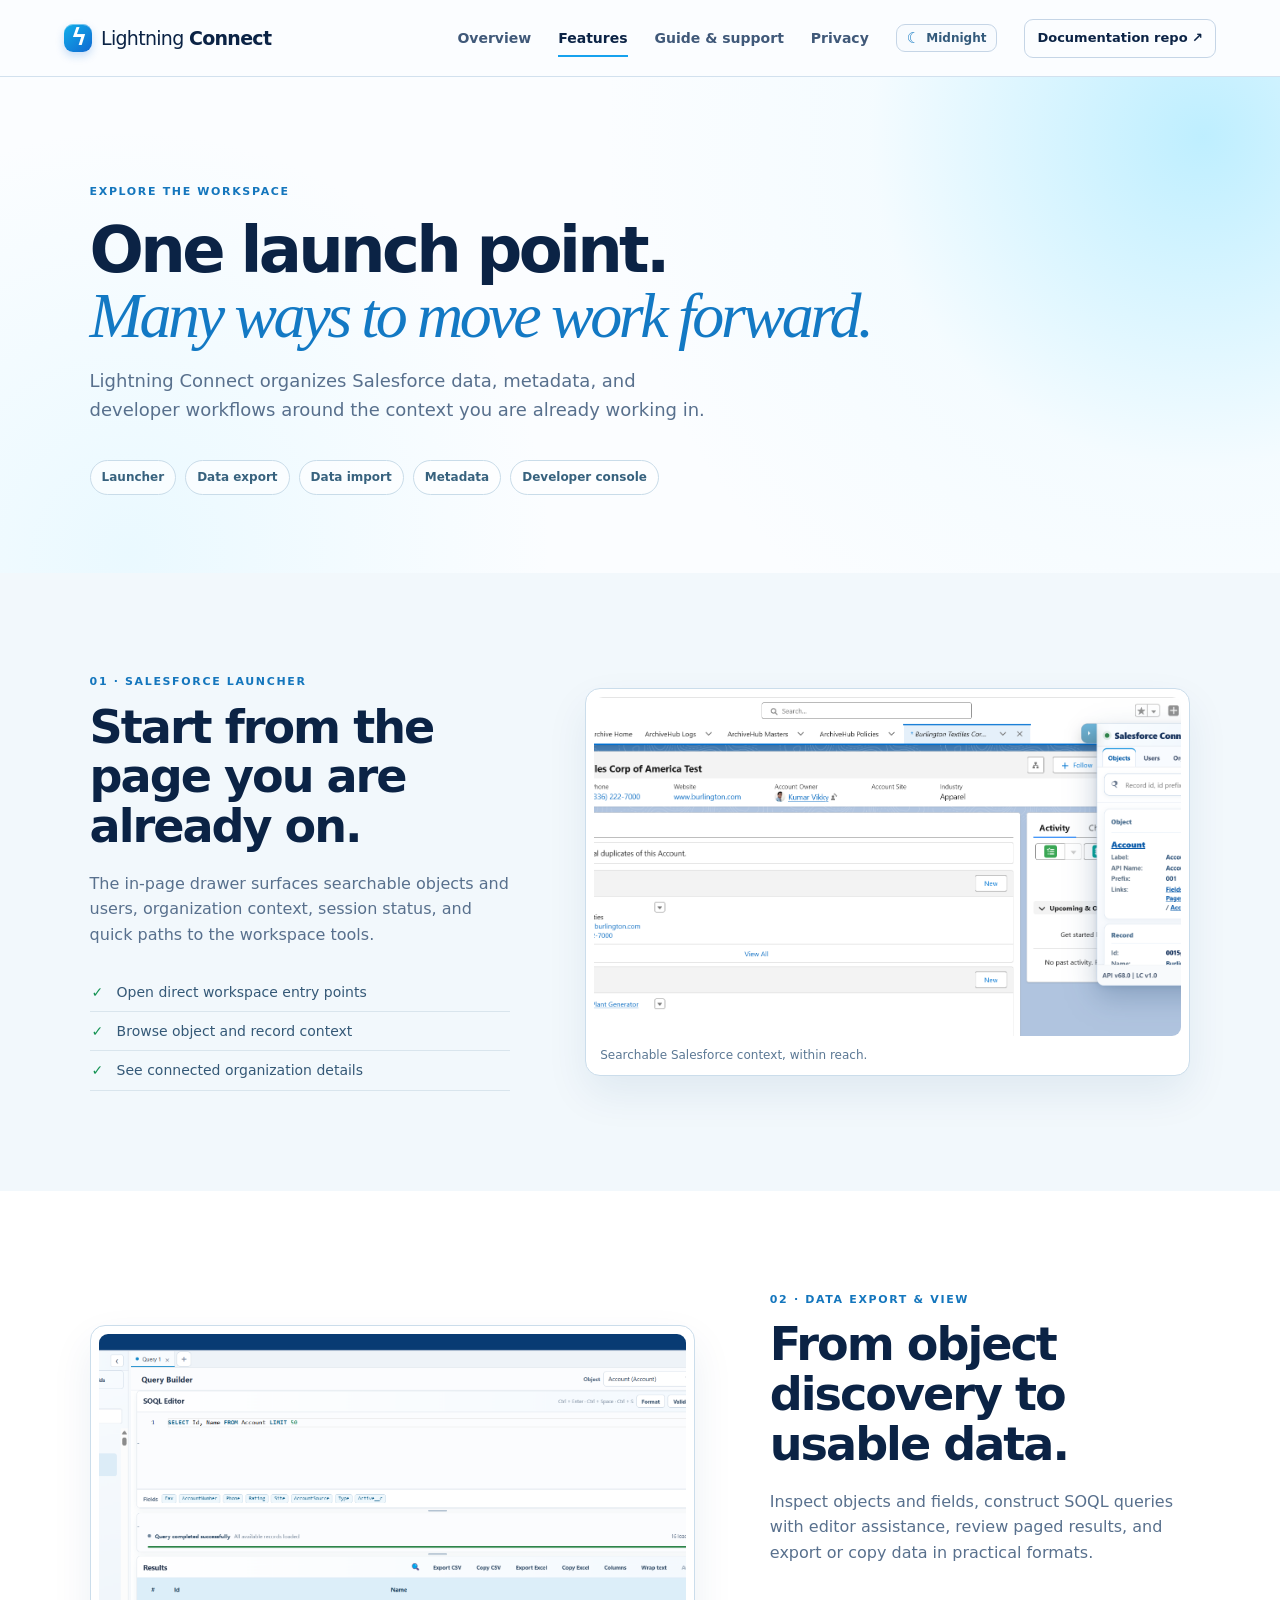
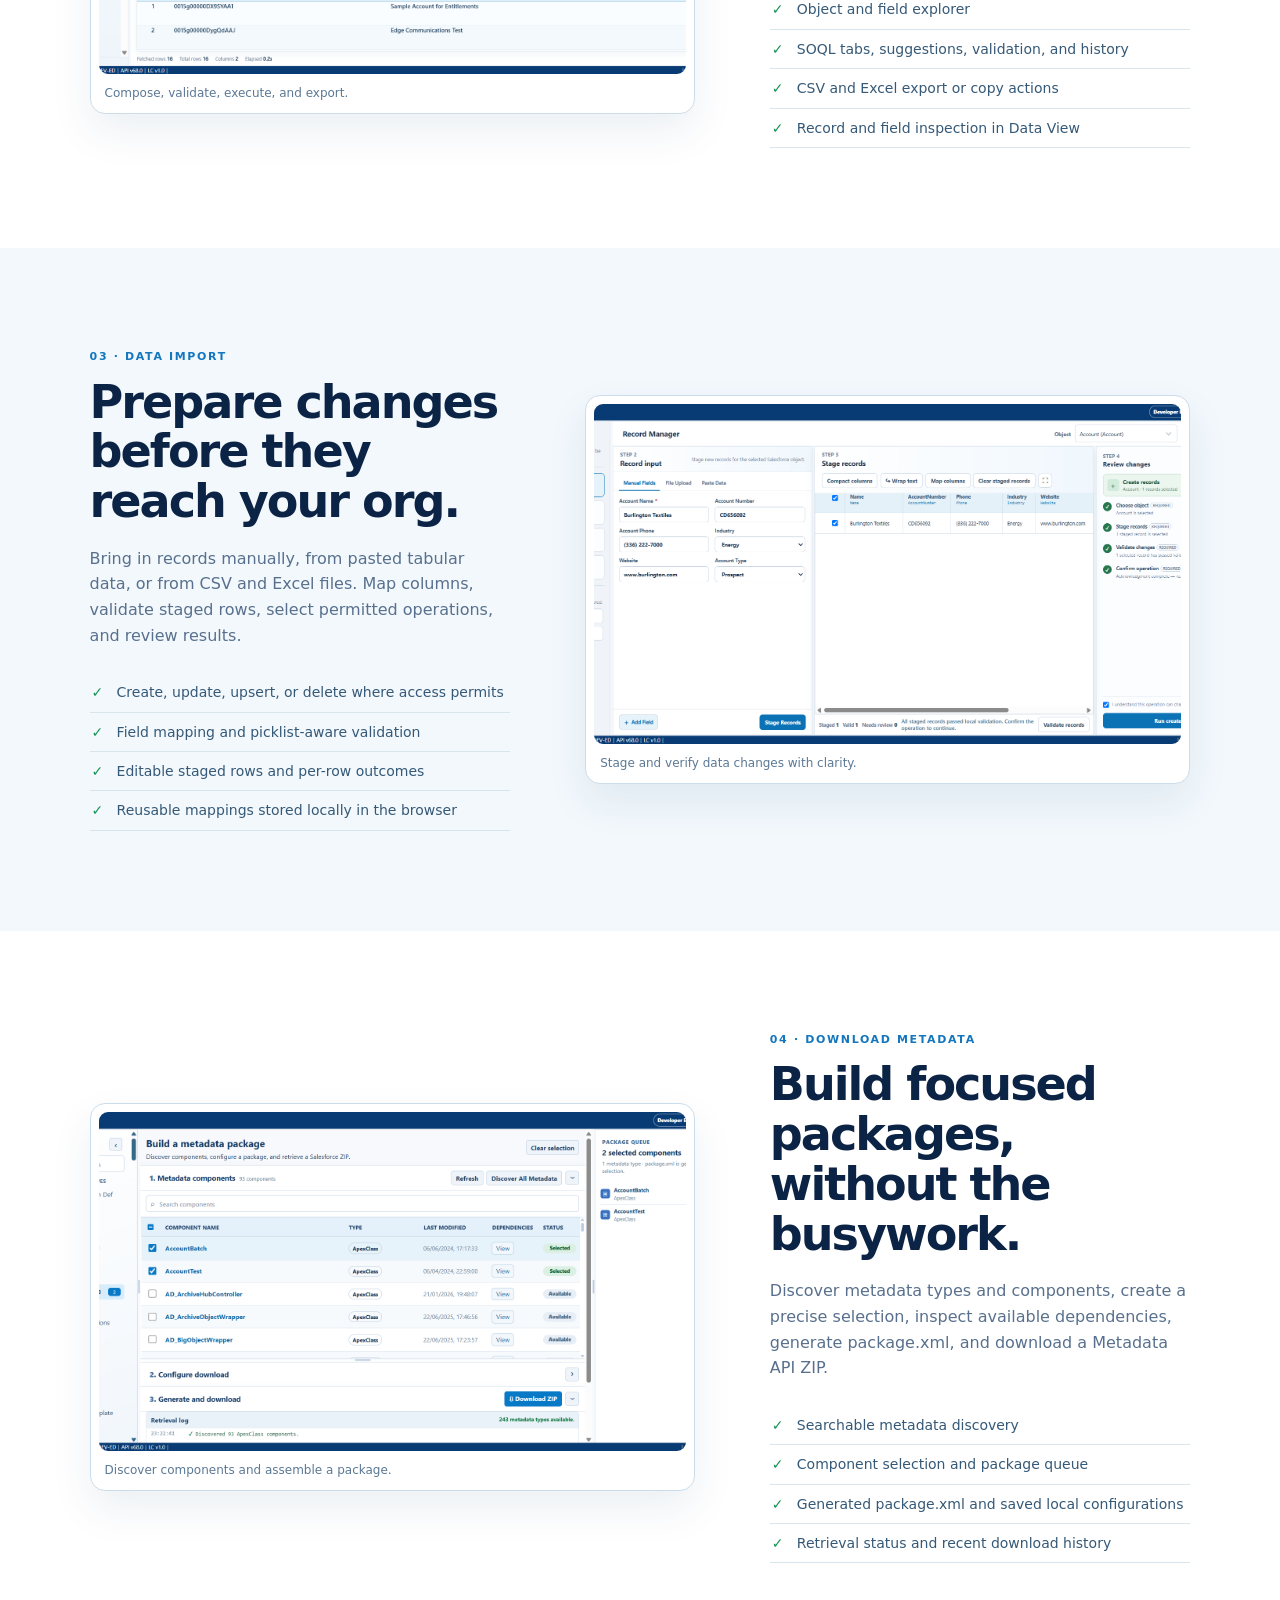
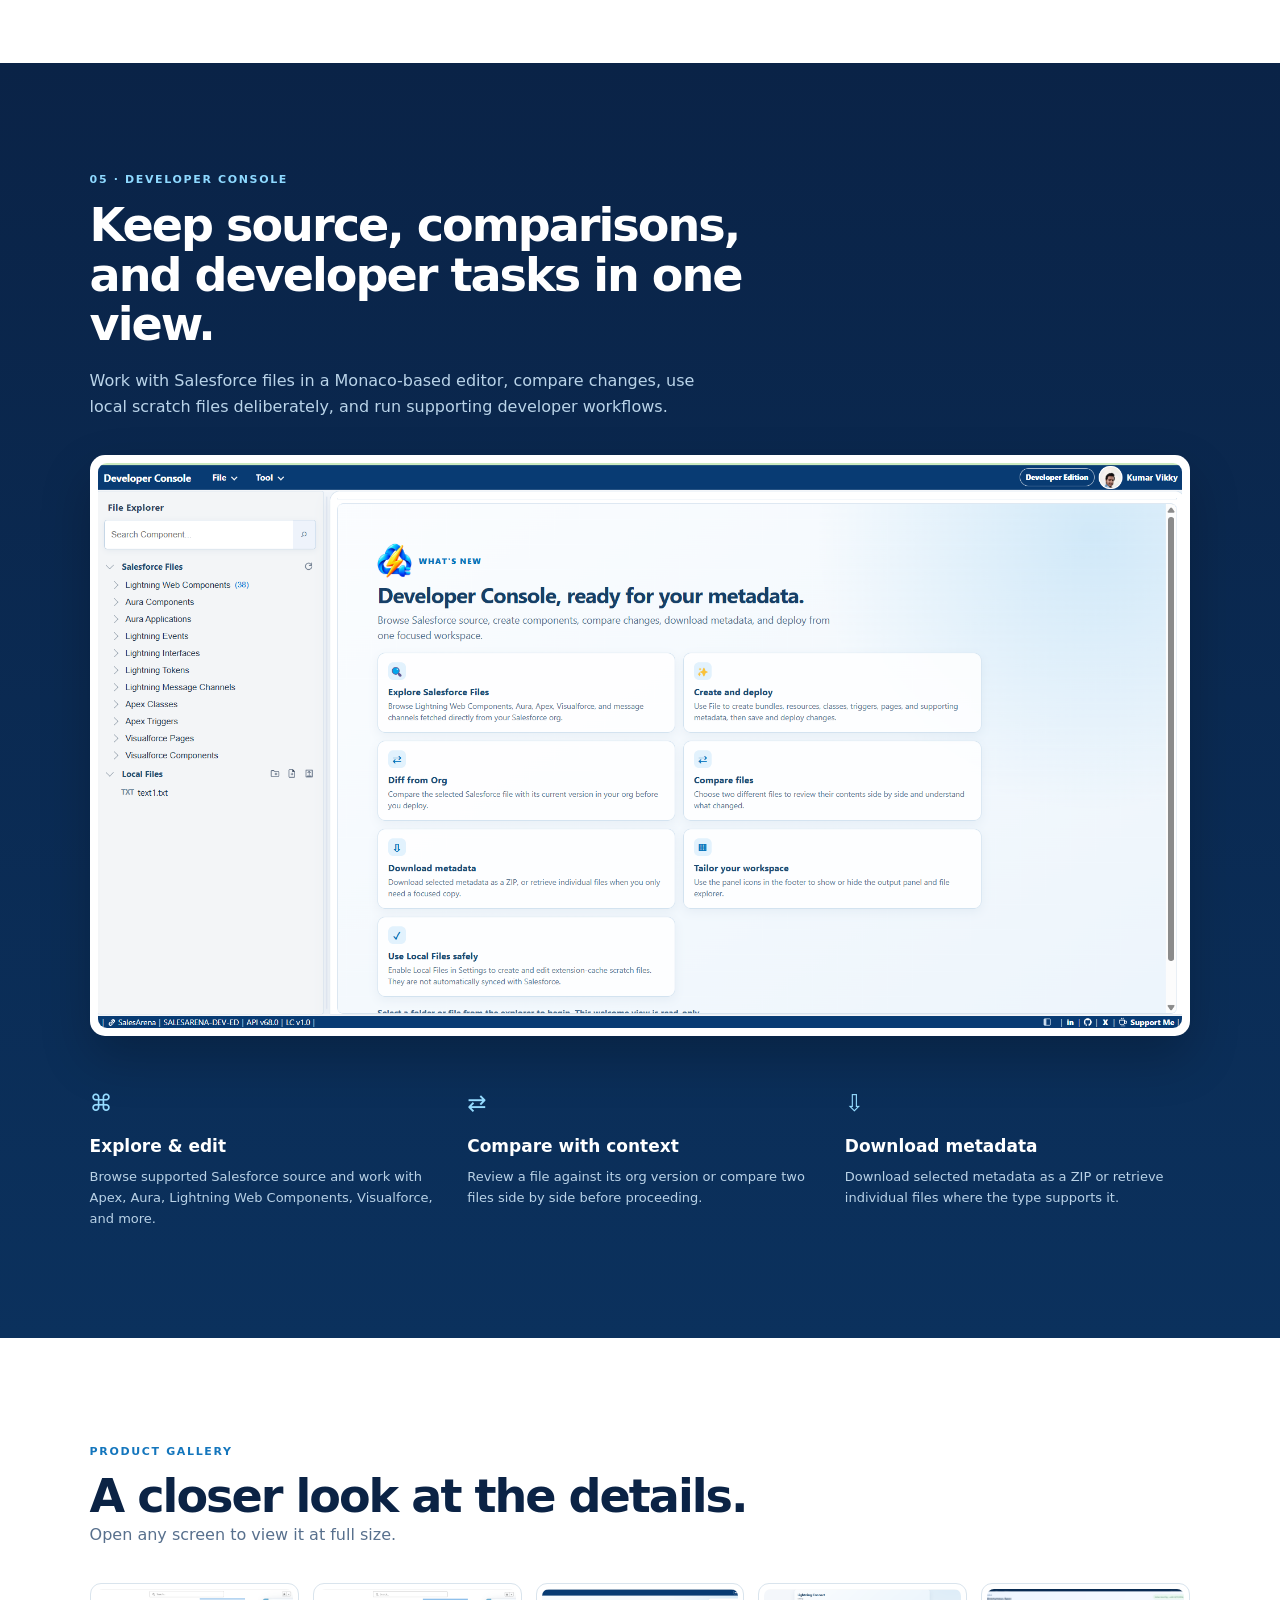
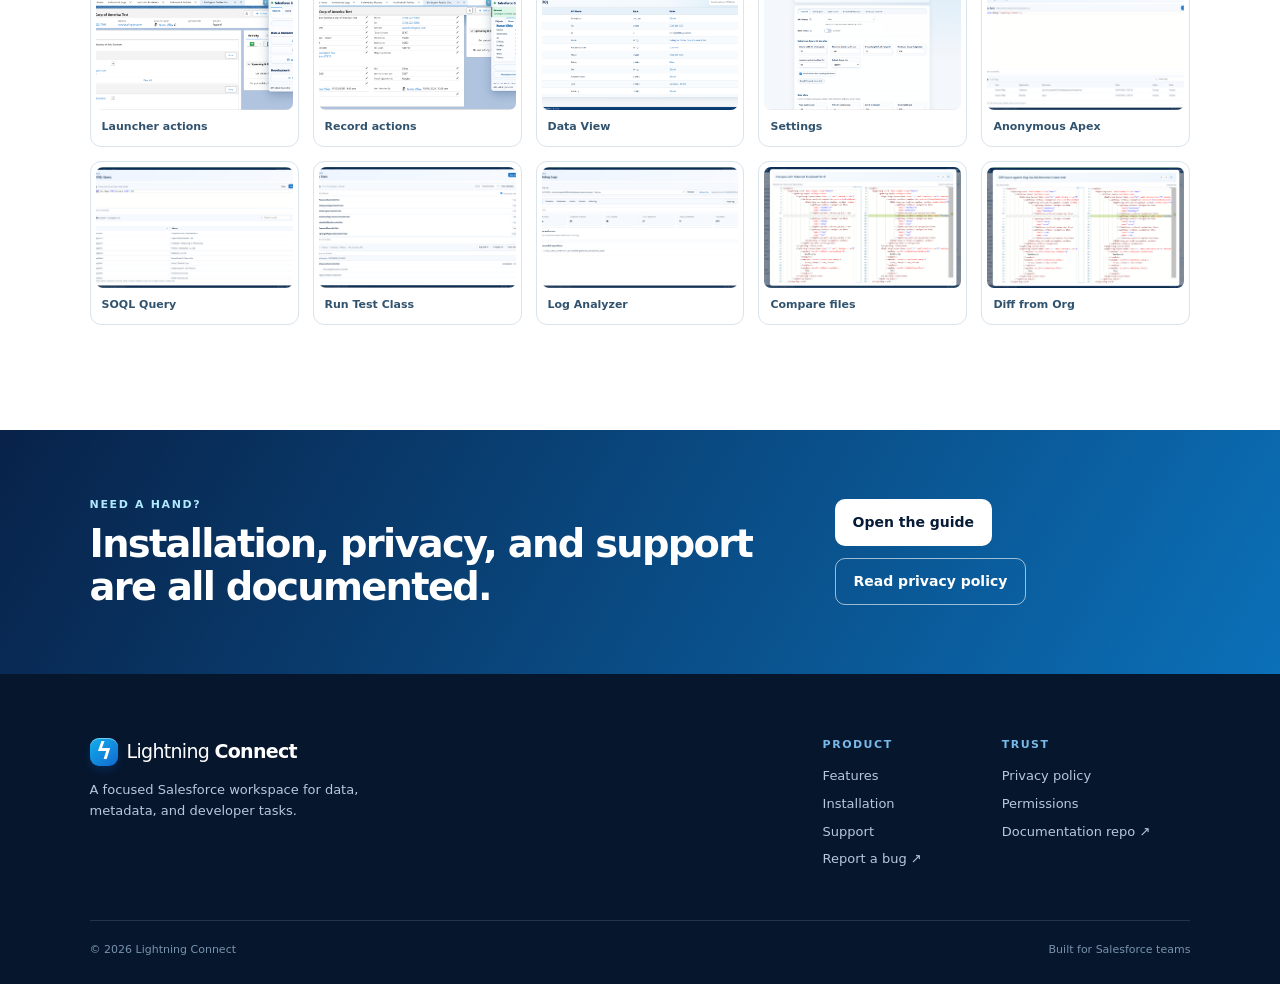
==== features.html @ c8f368f0 "Lightning Connect Site." ====
<!doctype html>
<html lang="en"><head><meta charset="utf-8"><meta name="viewport" content="width=device-width, initial-scale=1"><meta name="description" content="Explore Lightning Connect features for Salesforce data, metadata, and developer workflows."><meta name="theme-color" content="#071b38"><title>Features | Lightning Connect</title><link rel="stylesheet" href="assets/styles.css"></head>
<body data-page="features"><a class="skip-link" href="#main-content">Skip to content</a><header class="site-header"><a class="brand" href="index.html" aria-label="Lightning Connect home"><span class="brand-mark" aria-hidden="true">ϟ</span><span>Lightning <b>Connect</b></span></a><button class="menu-button" type="button" aria-expanded="false" aria-controls="site-nav"><span></span><span></span><span></span><span class="sr-only">Open menu</span></button><nav class="site-nav" id="site-nav" aria-label="Primary navigation"><a href="index.html">Overview</a><a href="features.html">Features</a><a href="support.html">Guide &amp; support</a><a href="privacy.html">Privacy</a><a class="nav-github" href="https://github.com/KumarVikky/LightningConnect" target="_blank" rel="noreferrer">View on GitHub <span aria-hidden="true">↗</span></a></nav></header>
<main id="main-content"><section class="page-hero"><p class="eyebrow">Explore the workspace</p><h1>One launch point.<br><em>Many ways to move work forward.</em></h1><p>Lightning Connect organizes Salesforce data, metadata, and developer workflows around the context you are already working in.</p><div class="jump-links" aria-label="Jump to a feature"><a href="#launcher">Launcher</a><a href="#data-workspace">Data export</a><a href="#import">Data import</a><a href="#metadata">Metadata</a><a href="#developer-console">Developer console</a></div></section>
<section class="feature-detail contrast-section" id="launcher"><div class="detail-copy"><p class="section-label">01 · Salesforce launcher</p><h2>Start from the page you are already on.</h2><p>The in-page drawer surfaces searchable objects and users, organization context, session status, and quick paths to the workspace tools.</p><ul class="check-list"><li>Open direct workspace entry points</li><li>Browse object and record context</li><li>See connected organization details</li></ul></div><figure class="detail-screen"><img src="Lightning%20Connect%20Images/Launcher%20Page.png" alt="Lightning Connect launcher displaying Salesforce object and record information" loading="lazy"><figcaption>Searchable Salesforce context, within reach.</figcaption></figure></section>
<section class="feature-detail reverse-detail" id="data-workspace"><div class="detail-copy"><p class="section-label">02 · Data export &amp; view</p><h2>From object discovery to usable data.</h2><p>Inspect objects and fields, construct SOQL queries with editor assistance, review paged results, and export or copy data in practical formats.</p><ul class="check-list"><li>Object and field explorer</li><li>SOQL tabs, suggestions, validation, and history</li><li>CSV and Excel export or copy actions</li><li>Record and field inspection in Data View</li></ul></div><figure class="detail-screen"><img src="Lightning%20Connect%20Images/Data%20Export%20Page.png" alt="Data Export workspace showing a SOQL query and results table" loading="lazy"><figcaption>Compose, validate, execute, and export.</figcaption></figure></section>
<section class="feature-detail contrast-section" id="import"><div class="detail-copy"><p class="section-label">03 · Data import</p><h2>Prepare changes before they reach your org.</h2><p>Bring in records manually, from pasted tabular data, or from CSV and Excel files. Map columns, validate staged rows, select permitted operations, and review results.</p><ul class="check-list"><li>Create, update, upsert, or delete where access permits</li><li>Field mapping and picklist-aware validation</li><li>Editable staged rows and per-row outcomes</li><li>Reusable mappings stored locally in the browser</li></ul></div><figure class="detail-screen"><img src="Lightning%20Connect%20Images/Data%20Import%20Page.png" alt="Data Import workspace with object selection and record staging controls" loading="lazy"><figcaption>Stage and verify data changes with clarity.</figcaption></figure></section>
<section class="feature-detail reverse-detail" id="metadata"><div class="detail-copy"><p class="section-label">04 · Download metadata</p><h2>Build focused packages, without the busywork.</h2><p>Discover metadata types and components, create a precise selection, inspect available dependencies, generate package.xml, and download a Metadata API ZIP.</p><ul class="check-list"><li>Searchable metadata discovery</li><li>Component selection and package queue</li><li>Generated package.xml and saved local configurations</li><li>Retrieval status and recent download history</li></ul></div><figure class="detail-screen"><img src="Lightning%20Connect%20Images/Download%20Metadata%20Page.png" alt="Download Metadata workspace showing Apex class selection and package queue" loading="lazy"><figcaption>Discover components and assemble a package.</figcaption></figure></section>
<section class="developer-section" id="developer-console"><div class="developer-heading"><p class="section-label">05 · Developer console</p><h2>Keep source, comparisons, and developer tasks in one view.</h2><p>Work with Salesforce files in a Monaco-based editor, compare changes, use local scratch files deliberately, and run supporting developer workflows.</p></div><figure class="wide-screen"><img src="Lightning%20Connect%20Images/Developer%20Console%20Page.png" alt="Developer Console welcome screen with Salesforce file explorer and development actions" loading="lazy"></figure><div class="capability-grid"><article><span aria-hidden="true">⌘</span><h3>Explore &amp; edit</h3><p>Browse supported Salesforce source and work with Apex, Aura, Lightning Web Components, Visualforce, and more.</p></article><article><span aria-hidden="true">⇄</span><h3>Compare with context</h3><p>Review a file against its org version or compare two files side by side before proceeding.</p></article><article><span aria-hidden="true">⇩</span><h3>Download metadata</h3><p>Download selected metadata as a ZIP or retrieve individual files where the type supports it.</p></article></div></section>
<section class="screen-gallery"><div class="section-heading"><p class="section-label">Product gallery</p><h2>A closer look at the details.</h2><p>Open any screen to view it at full size.</p></div><div class="gallery-grid"><button class="gallery-item" data-lightbox-src="Lightning%20Connect%20Images/Laucher%20Actions.png" data-lightbox-alt="Salesforce Connect launcher actions"><img src="Lightning%20Connect%20Images/Laucher%20Actions.png" alt="Salesforce Connect launcher actions" loading="lazy"><span>Launcher actions</span></button><button class="gallery-item" data-lightbox-src="Lightning%20Connect%20Images/Laucher%20record%20actions.png" data-lightbox-alt="Salesforce Connect launcher record actions"><img src="Lightning%20Connect%20Images/Laucher%20record%20actions.png" alt="Salesforce Connect launcher record actions" loading="lazy"><span>Record actions</span></button><button class="gallery-item" data-lightbox-src="Lightning%20Connect%20Images/Data%20View%20Page.png" data-lightbox-alt="Lightning Connect Data View"><img src="Lightning%20Connect%20Images/Data%20View%20Page.png" alt="Lightning Connect Data View" loading="lazy"><span>Data View</span></button><button class="gallery-item" data-lightbox-src="Lightning%20Connect%20Images/Setting%20Page.png" data-lightbox-alt="Lightning Connect settings"><img src="Lightning%20Connect%20Images/Setting%20Page.png" alt="Lightning Connect settings" loading="lazy"><span>Settings</span></button><button class="gallery-item" data-lightbox-src="Lightning%20Connect%20Images/Developer%20Console%20-%20Anonymous%20Apex.png" data-lightbox-alt="Developer Console Anonymous Apex"><img src="Lightning%20Connect%20Images/Developer%20Console%20-%20Anonymous%20Apex.png" alt="Developer Console Anonymous Apex" loading="lazy"><span>Anonymous Apex</span></button><button class="gallery-item" data-lightbox-src="Lightning%20Connect%20Images/Developer%20Console%20-%20SOQL%20Query.png" data-lightbox-alt="Developer Console SOQL Query"><img src="Lightning%20Connect%20Images/Developer%20Console%20-%20SOQL%20Query.png" alt="Developer Console SOQL Query" loading="lazy"><span>SOQL Query</span></button><button class="gallery-item" data-lightbox-src="Lightning%20Connect%20Images/Developer%20Console%20-%20Run%20Test%20Class.png" data-lightbox-alt="Developer Console Run Test Class"><img src="Lightning%20Connect%20Images/Developer%20Console%20-%20Run%20Test%20Class.png" alt="Developer Console Run Test Class" loading="lazy"><span>Run Test Class</span></button><button class="gallery-item" data-lightbox-src="Lightning%20Connect%20Images/Developer%20Console%20-%20Log%20Analyzer.png" data-lightbox-alt="Developer Console Log Analyzer"><img src="Lightning%20Connect%20Images/Developer%20Console%20-%20Log%20Analyzer.png" alt="Developer Console Log Analyzer" loading="lazy"><span>Log Analyzer</span></button><button class="gallery-item" data-lightbox-src="Lightning%20Connect%20Images/Developer%20Console%20-%20Compare%20two%20files..png" data-lightbox-alt="Developer Console compare two files"><img src="Lightning%20Connect%20Images/Developer%20Console%20-%20Compare%20two%20files..png" alt="Developer Console compare two files" loading="lazy"><span>Compare files</span></button><button class="gallery-item" data-lightbox-src="Lightning%20Connect%20Images/Developer%20Console%20-%20Diff%20file%20against%20Org.png" data-lightbox-alt="Developer Console diff file against org"><img src="Lightning%20Connect%20Images/Developer%20Console%20-%20Diff%20file%20against%20Org.png" alt="Developer Console diff file against org" loading="lazy"><span>Diff from Org</span></button></div></section>
<section class="cta-band"><div><p class="eyebrow">Need a hand?</p><h2>Installation, privacy, and support are all documented.</h2></div><div class="button-row"><a class="button button-light" href="support.html">Open the guide</a><a class="button button-outline-light" href="privacy.html">Read privacy policy</a></div></section></main>
<footer class="site-footer"><div class="footer-brand"><a class="brand" href="index.html"><span class="brand-mark" aria-hidden="true">ϟ</span><span>Lightning <b>Connect</b></span></a><p>A focused Salesforce workspace for data, metadata, and developer tasks.</p></div><div class="footer-links"><div><b>Product</b><a href="features.html">Features</a><a href="support.html#install">Installation</a><a href="support.html">Support</a></div><div><b>Trust</b><a href="privacy.html">Privacy policy</a><a href="privacy.html#permissions">Permissions</a><a href="https://github.com/KumarVikky/LightningConnect" target="_blank" rel="noreferrer">Source code ↗</a></div></div><div class="footer-bottom"><span>© <span data-current-year></span> Lightning Connect</span><span>Built for Salesforce teams</span></div></footer><div class="lightbox" hidden role="dialog" aria-modal="true" aria-label="Screenshot preview"><button class="lightbox-close" type="button" aria-label="Close screenshot">×</button><img src="" alt=""></div><script src="assets/site.js"></script></body></html>
---- assets/styles.css ----
:root{--ink:#0b2345;--navy:#071b38;--blue:#0b6fce;--electric:#16a2ee;--cyan:#aee9ff;--sky:#eaf7ff;--paper:#fbfdff;--cloud:#f3f7fb;--line:#d8e3ef;--muted:#58708d;--lime:#a9efb5;--orange:#ffbf67;--shadow:0 24px 60px rgba(15,48,86,.13);--radius:22px}*{box-sizing:border-box}html{scroll-behavior:smooth}body{margin:0;background:var(--paper);color:var(--ink);font-family:Inter,ui-sans-serif,system-ui,-apple-system,BlinkMacSystemFont,"Segoe UI",sans-serif;font-size:16px;line-height:1.6}a{color:inherit;text-decoration:none}button{font:inherit}img{display:block;max-width:100%}.sr-only{position:absolute;width:1px;height:1px;padding:0;margin:-1px;overflow:hidden;clip:rect(0,0,0,0);white-space:nowrap;border:0}.skip-link{position:fixed;top:-100px;left:16px;background:#fff;color:var(--navy);padding:10px 14px;border-radius:8px;z-index:100}.skip-link:focus{top:16px}.site-header{min-height:76px;padding:0 clamp(24px,5vw,84px);border-bottom:1px solid rgba(196,215,232,.72);display:flex;align-items:center;justify-content:space-between;gap:28px;background:rgba(251,253,255,.94);backdrop-filter:blur(16px);position:sticky;top:0;z-index:20}.brand{font-weight:500;letter-spacing:-.7px;font-size:19px;color:var(--ink);display:inline-flex;gap:9px;align-items:center;white-space:nowrap}.brand b{font-weight:800}.brand-mark{width:28px;height:28px;border-radius:9px;background:linear-gradient(140deg,#10afea,#1269d1);box-shadow:inset 0 1px 0 rgba(255,255,255,.42),0 4px 9px rgba(13,105,209,.22);color:#fff;font-size:23px;line-height:28px;text-align:center;font-family:Georgia,serif;font-weight:700}.site-nav{display:flex;align-items:center;gap:27px;font-size:14px;font-weight:650;color:#405979}.site-nav>a:not(.nav-github){position:relative;padding:27px 0}.site-nav>a:not(.nav-github):after{content:"";height:2px;width:0;background:var(--electric);position:absolute;bottom:19px;left:0;transition:width .2s}.site-nav>a:hover,.site-nav a[aria-current=page]{color:var(--ink)}.site-nav>a:hover:after,.site-nav a[aria-current=page]:after{width:100%}.nav-github{font-size:13px;border:1px solid #c5d5e6;border-radius:9px;padding:8px 12px;color:var(--ink);transition:.2s}.nav-github:hover{border-color:#77b5e6;background:#eef8ff}.menu-button{display:none;border:0;background:transparent;padding:8px;cursor:pointer}.menu-button>span:not(.sr-only){display:block;width:23px;height:2px;background:var(--ink);margin:4px}.hero{min-height:690px;overflow:hidden;padding:93px clamp(24px,7vw,118px) 90px;display:grid;grid-template-columns:minmax(380px,.96fr) minmax(460px,1.04fr);gap:55px;align-items:center;background:radial-gradient(circle at 96% 15%,#d9f3ff 0,rgba(217,243,255,.3) 20%,transparent 40%),radial-gradient(circle at 37% 10%,#eef9ff,transparent 30%),var(--paper)}.hero-copy{max-width:680px;position:relative;z-index:1}.eyebrow,.section-label{color:#1476bd;text-transform:uppercase;font-weight:800;letter-spacing:1.65px;font-size:11px;margin:0 0 17px}.pulse-dot{display:inline-block;background:#31c176;border-radius:50%;width:8px;height:8px;box-shadow:0 0 0 5px #dff7e8;margin-right:9px}.hero h1,.page-hero h1,.policy-hero h1{font-size:clamp(43px,5vw,74px);line-height:1.01;letter-spacing:-3.7px;margin:0 0 25px;font-weight:780}.hero h1 em,.page-hero h1 em,.policy-hero h1 em{font-family:Georgia,serif;font-weight:500;letter-spacing:-3.4px;color:#1379c4}.lede{font-size:19px;color:var(--muted);max-width:570px;margin:0 0 33px;line-height:1.65}.button-row{display:flex;gap:12px;flex-wrap:wrap}.button{min-height:47px;border-radius:10px;padding:11px 18px;display:inline-flex;gap:12px;align-items:center;justify-content:center;font-size:14px;font-weight:750;transition:transform .2s,background .2s,border-color .2s}.button:hover{transform:translateY(-2px)}.button-primary{color:#fff;background:linear-gradient(120deg,#047bc9,#1161bc);box-shadow:0 10px 22px rgba(12,104,191,.2)}.button-quiet{border:1px solid #c9d9e9;background:#fff;color:var(--ink)}.button-light{background:#fff;color:var(--navy)}.button-outline-light{color:#fff;border:1px solid rgba(255,255,255,.6)}.trust-row{display:flex;gap:15px;flex-wrap:wrap;margin-top:34px;color:#59728e;font-size:12px;font-weight:650}.trust-row span{display:flex;align-items:center;gap:7px}.trust-row span:before{content:"";width:4px;height:4px;border-radius:50%;background:#48a7e5}.hero-art{min-height:458px;position:relative;display:flex;align-items:center}.orb{position:absolute;border-radius:50%;filter:blur(1px)}.orb-one{width:350px;height:350px;background:#c0efff;right:-65px;top:12px;opacity:.8}.orb-two{width:220px;height:220px;left:-20px;bottom:-5px;background:#e3f1ff}.app-window{background:#fff;border-radius:14px;overflow:hidden;border:1px solid rgba(71,126,173,.25);box-shadow:0 32px 75px rgba(13,57,100,.2);position:relative;z-index:1}.hero-window{transform:rotate(.5deg);width:100%}.window-top{height:34px;background:#f7fafe;display:flex;align-items:center;padding:0 13px;gap:5px;border-bottom:1px solid #dce6f0;font-size:9px;color:#6d8299}.window-top span{width:7px;height:7px;background:#b8cadb;border-radius:50%}.window-top b{margin-left:8px;font-weight:700}.hero-window img{aspect-ratio:1.9;object-fit:cover;object-position:top left}.floating-card{background:rgba(255,255,255,.92);backdrop-filter:blur(12px);border:1px solid rgba(217,231,244,.9);box-shadow:0 13px 32px rgba(24,70,111,.18);border-radius:12px;position:absolute;z-index:2;padding:12px 14px;display:flex;align-items:center;gap:9px;font-size:12px;color:#405978}.floating-card b{display:block;font-size:12px;color:var(--ink)}.floating-card small{font-size:10px;color:#63809f}.floating-card-one{left:-37px;top:9px}.floating-card-two{right:-27px;bottom:24px;font-weight:700}.card-icon,.check-icon{width:28px;height:28px;border-radius:8px;background:#e5f5ff;color:#0a7dc9;display:grid;place-items:center;font-size:17px;font-weight:900}.check-icon{background:#e6f9eb;color:#229b55;font-size:13px}.section{padding:110px clamp(24px,7vw,118px)}.section-intro{background:#fff}.section-label{margin-bottom:12px}.section-heading{max-width:760px}.split-heading{max-width:none;display:grid;grid-template-columns:1.15fr .85fr;gap:80px;align-items:end;margin-bottom:50px}.section-heading h2,.detail-copy h2,.developer-heading h2,.guide-copy h2,.install-section h2,.faq-section h2,.support-callout h2{font-size:clamp(30px,3.6vw,51px);line-height:1.08;letter-spacing:-2px;margin:0;font-weight:760}.split-heading h2 span{font-family:Georgia,serif;font-weight:500;color:#1077c1}.section-heading p:not(.section-label){color:var(--muted);font-size:16px;margin:0}.feature-grid{display:grid;grid-template-columns:1.3fr 1fr 1fr;grid-template-rows:auto auto;gap:16px}.feature-card{min-height:278px;padding:29px;border:1px solid #e0eaf4;background:#fbfdff;border-radius:var(--radius);position:relative;overflow:hidden;transition:transform .2s,box-shadow .2s}.feature-card:hover{transform:translateY(-5px);box-shadow:0 18px 40px rgba(25,74,117,.11)}.feature-card-large{grid-row:span 2;min-height:572px;background:linear-gradient(145deg,#0b3564,#105c96);color:#fff;border-color:#0b3564;display:flex;flex-direction:column;justify-content:flex-end}.feature-card-large:after{content:"";position:absolute;width:230px;height:230px;border:1px solid rgba(163,234,255,.35);border-radius:50%;right:-75px;top:-62px;box-shadow:0 0 0 35px rgba(131,220,254,.08),0 0 0 75px rgba(131,220,254,.05)}.feature-card-large .feature-icon{background:rgba(172,231,255,.16);color:#aee9ff;margin-bottom:auto}.feature-card-large .feature-number{color:#aee9ff}.feature-card-large p{color:#c5e2f5}.feature-card-large a{color:#fff}.feature-number{font-size:11px;letter-spacing:1.2px;font-weight:800;color:#5f7895;margin-bottom:22px}.feature-icon{height:38px;width:38px;display:grid;place-items:center;border-radius:11px;margin-bottom:27px;background:#e8f6ff;color:#057ed1;font-weight:900}.icon-import{background:#eaf8f0;color:#159352}.icon-meta{background:#f1edff;color:#7255d7}.icon-code{background:#fff2dd;color:#d77b00;font-size:11px}.feature-card h3{margin:0 0 9px;font-size:19px;letter-spacing:-.55px;line-height:1.2}.feature-card p{color:var(--muted);font-size:13px;margin:0 0 21px;line-height:1.65}.feature-card a{font-size:13px;font-weight:750;color:#096eb5}.feature-card a span{margin-left:5px}.showcase-section{background:#f1f8fc}.centered{text-align:center;margin:0 auto 43px}.centered p:not(.section-label){max-width:530px;margin:14px auto 0}.showcase-layout{display:grid;grid-template-columns:1.08fr .92fr;gap:23px;max-width:1250px;margin:auto}.showcase-shot{margin:0;background:#fff;border:1px solid #d6e3ed;border-radius:16px;padding:8px;box-shadow:var(--shadow)}.showcase-shot img{border-radius:10px;width:100%;aspect-ratio:1.78;object-fit:cover;object-position:top}.showcase-shot figcaption{display:flex;gap:10px;font-size:13px;padding:12px 7px 5px;color:#58708d}.showcase-shot figcaption span{color:var(--ink);font-weight:800}.center-action{text-align:center;margin-top:31px}.text-link{color:#096fb8;font-weight:800;font-size:14px}.text-link span{margin-left:7px}.workflow-section{display:grid;grid-template-columns:.9fr 1.1fr;gap:100px;align-items:center;background:#fff}.workflow-copy p:not(.section-label){color:var(--muted);margin:18px 0 22px}.workflow-steps{list-style:none;padding:0;margin:0;border-top:1px solid #dbe6ef}.workflow-steps li{display:grid;grid-template-columns:74px 1fr;gap:4px;padding:25px 0;border-bottom:1px solid #dbe6ef}.workflow-steps>li>span{font-family:Georgia,serif;font-size:23px;color:#1680ca}.workflow-steps h3{margin:0 0 5px;font-size:16px}.workflow-steps p{margin:0;font-size:14px;color:var(--muted)}.cta-band{padding:66px clamp(24px,7vw,118px);background:linear-gradient(120deg,#082249,#0b70b8);color:#fff;display:flex;justify-content:space-between;align-items:center;gap:36px}.cta-band .eyebrow{color:#aee9ff;margin-bottom:8px}.cta-band h2{margin:0;font-size:clamp(27px,3vw,42px);letter-spacing:-1.7px;line-height:1.13;max-width:720px}.site-footer{padding:62px clamp(24px,7vw,118px) 25px;background:#06162d;color:#b6c9dd;display:grid;grid-template-columns:1.3fr .7fr;gap:50px}.site-footer .brand{color:#fff}.site-footer .footer-brand p{font-size:13px;max-width:275px;line-height:1.6}.footer-links{display:flex;gap:80px}.footer-links>div{display:flex;flex-direction:column;gap:7px;font-size:13px}.footer-links b{font-size:11px;text-transform:uppercase;letter-spacing:1.5px;color:#77b9e8;margin-bottom:5px}.footer-links a:hover{text-decoration:underline;color:#fff}.footer-bottom{grid-column:1/-1;border-top:1px solid rgba(157,190,224,.18);padding-top:20px;display:flex;justify-content:space-between;font-size:11px;color:#7893ae}
/* feature page */.page-hero{padding:106px clamp(24px,7vw,118px) 78px;background:radial-gradient(circle at 93% 20%,#c5efff 0,transparent 31%),linear-gradient(120deg,#f9fdff,#edf8ff)}.page-hero h1{font-size:clamp(41px,5vw,67px);max-width:800px;margin-bottom:19px}.page-hero>p:not(.eyebrow){max-width:635px;color:var(--muted);font-size:18px;margin:0}.jump-links{display:flex;flex-wrap:wrap;gap:9px;margin-top:35px}.jump-links a{padding:7px 11px;border:1px solid #c9dce9;border-radius:100px;color:#37627e;background:rgba(255,255,255,.65);font-size:12px;font-weight:700}.jump-links a:hover{background:#fff;border-color:#78bce8;color:#096eaf}.feature-detail{padding:100px clamp(24px,7vw,118px);display:grid;grid-template-columns:.82fr 1.18fr;gap:75px;align-items:center}.reverse-detail{grid-template-columns:1.18fr .82fr;background:#fff}.reverse-detail .detail-copy{order:2}.reverse-detail .detail-screen{order:1}.contrast-section{background:#f2f8fc}.detail-copy{max-width:440px}.detail-copy p:not(.section-label){color:var(--muted);margin:19px 0}.check-list{list-style:none;padding:0;margin:25px 0 0;font-size:14px;color:#355977}.check-list li{padding:8px 0 8px 27px;border-bottom:1px solid #d9e5ed;position:relative}.check-list li:before{content:"✓";position:absolute;left:2px;color:#159353;font-weight:900}.detail-screen{margin:0;background:#fff;border:1px solid #cbddeb;padding:8px;border-radius:15px;box-shadow:var(--shadow);overflow:hidden}.detail-screen img{border-radius:9px;width:100%;aspect-ratio:1.73;object-fit:cover;object-position:top}.detail-screen figcaption{font-size:12px;color:#5b7894;padding:10px 6px 2px}.developer-section{padding:108px clamp(24px,7vw,118px);background:linear-gradient(180deg,#0a2347,#0b315d);color:#fff}.developer-heading{max-width:735px}.developer-heading .section-label{color:#8ed9ff}.developer-heading h2{font-size:clamp(31px,3.6vw,49px)}.developer-heading>p:not(.section-label){max-width:630px;color:#bad4e9;margin:18px 0 36px}.wide-screen{margin:0;padding:8px;border-radius:15px;background:#fff;box-shadow:0 22px 50px rgba(0,0,0,.22)}.wide-screen img{width:100%;border-radius:9px;aspect-ratio:1.92;object-fit:cover;object-position:top}.capability-grid{display:grid;grid-template-columns:repeat(3,1fr);gap:32px;margin-top:49px}.capability-grid>article>span{color:#96dcff;font-size:23px}.capability-grid h3{font-size:17px;margin:11px 0 7px}.capability-grid p{font-size:13px;color:#b9d2e7;margin:0}.screen-gallery{padding:105px clamp(24px,7vw,118px);background:#fff}.gallery-grid{display:grid;grid-template-columns:repeat(5,1fr);gap:14px;margin-top:35px}.gallery-item{padding:5px;background:#fff;border:1px solid #d9e4ed;border-radius:11px;cursor:zoom-in;text-align:left;overflow:hidden;transition:transform .2s,box-shadow .2s}.gallery-item:hover{transform:translateY(-3px);box-shadow:0 14px 30px rgba(12,53,92,.12)}.gallery-item img{aspect-ratio:1.62;object-fit:cover;object-position:top;width:100%;border-radius:7px}.gallery-item span{display:block;padding:8px 6px 5px;font-size:11px;font-weight:750;color:#31536e}.lightbox{position:fixed;inset:0;background:rgba(2,14,31,.88);z-index:50;padding:36px;display:grid;place-items:center}.lightbox[hidden]{display:none}.lightbox img{max-width:95vw;max-height:88vh;box-shadow:0 20px 70px #000}.lightbox-close{position:absolute;top:13px;right:20px;color:#fff;font-size:36px;line-height:1;background:transparent;border:0;cursor:pointer}
/* privacy */.policy-hero{padding:100px clamp(24px,7vw,118px) 73px;background:radial-gradient(circle at 85% 10%,#d1f3ff,transparent 28%),#f0f9ff}.policy-hero h1{font-size:clamp(42px,5vw,66px);margin-bottom:19px}.policy-hero>p:not(.eyebrow){max-width:690px;font-size:18px;color:var(--muted);margin:0}.policy-hero .policy-date{font-size:12px;margin-top:27px;color:#66839d;font-weight:700}.policy-layout{display:grid;grid-template-columns:210px minmax(0,790px);gap:85px;padding:86px max(24px,calc((100vw - 1110px)/2));align-items:start}.policy-nav{position:sticky;top:100px;display:flex;flex-direction:column;border-left:1px solid #cddce9}.policy-nav a{font-size:12px;color:#5c7591;padding:8px 0 8px 16px;border-left:2px solid transparent;margin-left:-1px}.policy-nav a:hover{border-color:#167eca;color:#0b65a6}.policy-content section{scroll-margin-top:110px;margin-bottom:62px}.policy-content h2{font-size:30px;letter-spacing:-1px;line-height:1.2;margin:0 0 18px}.policy-content p,.policy-content li{color:#4f6a85;font-size:15px}.policy-content ul{padding-left:22px}.policy-content li{margin:13px 0}.policy-content strong{color:var(--ink)}.policy-content code,.support-callout code,.install-steps code{font-family:ui-monospace,SFMono-Regular,Consolas,monospace;background:#eaf4fa;color:#175a88;border-radius:4px;padding:1px 4px;font-size:.88em}.privacy-summary{display:grid;grid-template-columns:repeat(3,1fr);gap:12px}.privacy-summary>div{padding:17px;background:#f1f8fc;border:1px solid #d9e8f1;border-radius:12px}.privacy-summary span{font-size:18px;color:#0a76bc}.privacy-summary h3{font-size:13px;margin:8px 0 4px}.privacy-summary p{font-size:12px;margin:0;line-height:1.55}.permission-table{overflow:auto;border:1px solid #d7e3ed;border-radius:12px}.permission-table table{border-collapse:collapse;width:100%;min-width:560px;font-size:13px}.permission-table th,.permission-table td{text-align:left;padding:15px;border-bottom:1px solid #dce6ee;vertical-align:top}.permission-table thead{background:#eff7fc;color:#36556f;font-size:11px;text-transform:uppercase;letter-spacing:.8px}.permission-table tbody th{color:#116aa8;width:31%}.permission-table tbody tr:last-child>*{border-bottom:0}.policy-content a{color:#0872bc;font-weight:750;text-decoration:underline;text-underline-offset:3px}
/* support */.support-hero{padding-bottom:87px}.support-hero .button{margin-top:33px}.install-section{padding:93px clamp(24px,7vw,118px);background:#fff}.install-steps{list-style:none;padding:0;margin:42px 0 0;counter-reset:step;display:grid;grid-template-columns:repeat(3,1fr);gap:28px}.install-steps li{border-top:2px solid #bad9ed;padding:18px 2px 0;position:relative}.install-steps li>span{width:30px;height:30px;border-radius:50%;background:#e6f6ff;color:#1077be;font-weight:850;font-size:13px;display:grid;place-items:center;margin-bottom:18px}.install-steps h3{font-size:17px;margin:0 0 8px}.install-steps p{font-size:14px;color:var(--muted);margin:0}.guide-section{background:#edf7fc;padding:103px clamp(24px,7vw,118px);display:grid;grid-template-columns:.68fr 1.32fr;gap:65px}.guide-copy p:not(.section-label){color:var(--muted);margin-top:17px}.guide-cards{display:grid;grid-template-columns:repeat(3,1fr);gap:15px}.guide-cards article{background:#fff;padding:22px;border-radius:14px;border:1px solid #d6e5ee}.guide-index{font-size:11px;letter-spacing:1px;color:#137abf;font-weight:850}.guide-cards h3{font-size:16px;line-height:1.3;margin:23px 0 10px}.guide-cards p{font-size:13px;color:var(--muted);margin:0 0 15px;line-height:1.65}.guide-cards a{font-size:12px;color:#076eaf;font-weight:800}.faq-section{padding:103px clamp(24px,7vw,118px);background:#fff}.faq-list{max-width:840px;margin-top:35px}.faq-list details{border-bottom:1px solid #d8e4ed;padding:0}.faq-list summary{list-style:none;padding:19px 35px 19px 0;font-weight:750;font-size:15px;cursor:pointer;position:relative}.faq-list summary::-webkit-details-marker{display:none}.faq-list summary:after{content:"+";position:absolute;right:5px;top:15px;font-size:22px;color:#1577bd;font-weight:400}.faq-list details[open] summary:after{content:"–"}.faq-list p{margin:0 35px 20px 0;color:var(--muted);font-size:14px}.support-callout{padding:64px clamp(24px,7vw,118px);background:#fff6ea;display:flex;gap:40px;justify-content:space-between;align-items:center}.support-callout h2{font-size:clamp(26px,3vw,40px)}.support-callout p:not(.section-label){max-width:690px;color:#5c6e7d;font-size:14px}.support-callout .button{white-space:nowrap}
@media(max-width:1000px){.hero{grid-template-columns:1fr;gap:45px;padding-top:77px}.hero-art{max-width:700px;width:90%;margin:0 auto}.feature-grid{grid-template-columns:1fr 1fr}.feature-card-large{grid-row:span 1;grid-column:span 2;min-height:330px}.showcase-layout{grid-template-columns:1fr}.workflow-section{gap:55px}.feature-detail,.reverse-detail{grid-template-columns:1fr;gap:35px}.reverse-detail .detail-copy{order:1}.reverse-detail .detail-screen{order:2}.gallery-grid{grid-template-columns:repeat(3,1fr)}.policy-layout{gap:42px;padding-left:clamp(24px,7vw,118px);padding-right:clamp(24px,7vw,118px)}.guide-section{grid-template-columns:1fr;gap:32px}.site-footer{grid-template-columns:1fr}.footer-links{grid-column:1}.split-heading{gap:40px}.capability-grid{gap:20px}}
@media(max-width:720px){.site-header{min-height:64px;padding:0 22px}.menu-button{display:block}.site-nav{display:none;position:absolute;top:64px;left:0;right:0;background:#fff;box-shadow:0 15px 25px rgba(11,35,69,.12);padding:13px 22px 20px;flex-direction:column;align-items:stretch;gap:0}.site-nav.is-open{display:flex}.site-nav>a:not(.nav-github){padding:11px 0}.site-nav>a:not(.nav-github):after{bottom:5px}.nav-github{margin-top:10px;text-align:center}.hero{padding:60px 24px 65px;min-height:0}.hero h1,.page-hero h1,.policy-hero h1{letter-spacing:-2.2px}.hero h1 em,.page-hero h1 em,.policy-hero h1 em{letter-spacing:-1.8px}.hero-art{width:93%;min-height:270px}.floating-card-one{left:-18px;top:-14px}.floating-card-two{right:-16px;bottom:-16px}.floating-card{font-size:10px;padding:8px}.card-icon,.check-icon{width:22px;height:22px;font-size:12px}.section{padding:72px 24px}.split-heading{grid-template-columns:1fr;gap:16px;margin-bottom:32px}.feature-grid{grid-template-columns:1fr}.feature-card-large{grid-column:auto;min-height:315px}.feature-card{min-height:0}.showcase-shot figcaption{display:block}.showcase-shot figcaption span{display:block}.workflow-section{grid-template-columns:1fr;padding:72px 24px;gap:35px}.cta-band{display:block;padding:50px 24px}.cta-band .button-row{margin-top:27px}.site-footer{padding:48px 24px 21px;gap:31px}.footer-links{gap:45px}.footer-bottom{gap:10px;display:block}.footer-bottom span:last-child{display:block;margin-top:4px}.page-hero,.policy-hero{padding:70px 24px 57px}.jump-links{margin-top:27px}.feature-detail,.reverse-detail{padding:70px 24px}.developer-section,.screen-gallery{padding:70px 24px}.capability-grid{grid-template-columns:1fr;gap:23px}.gallery-grid{grid-template-columns:1fr 1fr;gap:10px}.policy-layout{display:block;padding:56px 24px}.policy-nav{position:static;display:flex;flex-direction:row;overflow:auto;margin-bottom:43px;border:0;gap:7px;padding-bottom:4px}.policy-nav a{border:1px solid #d4e0e9;border-radius:100px;white-space:nowrap;padding:5px 10px;margin:0;font-size:11px}.privacy-summary{grid-template-columns:1fr}.policy-content section{margin-bottom:49px}.install-section,.faq-section{padding:70px 24px}.install-steps{grid-template-columns:1fr;gap:20px;margin-top:30px}.guide-section{padding:70px 24px}.guide-cards{grid-template-columns:1fr}.support-callout{padding:50px 24px;display:block}.support-callout .button{margin-top:16px}.lede{font-size:17px}.lightbox{padding:16px}.lightbox-close{top:8px;right:13px}}
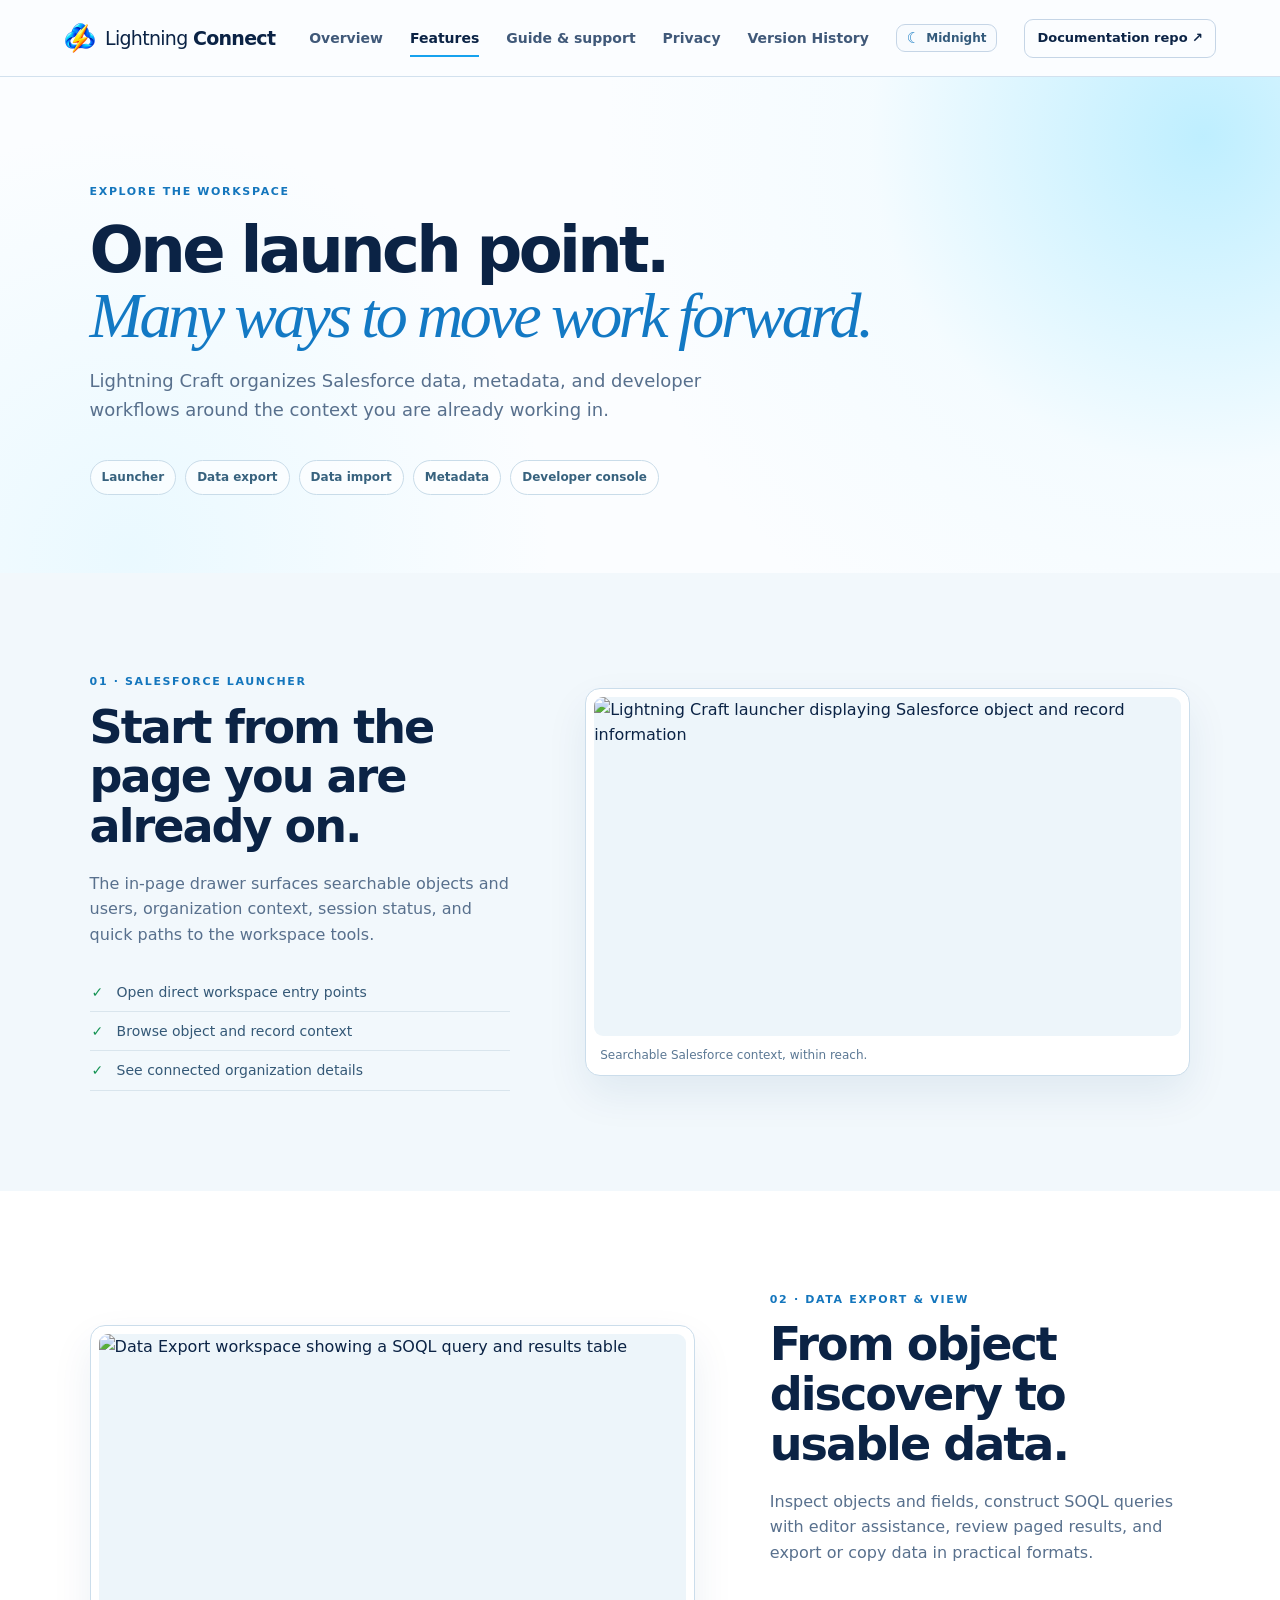
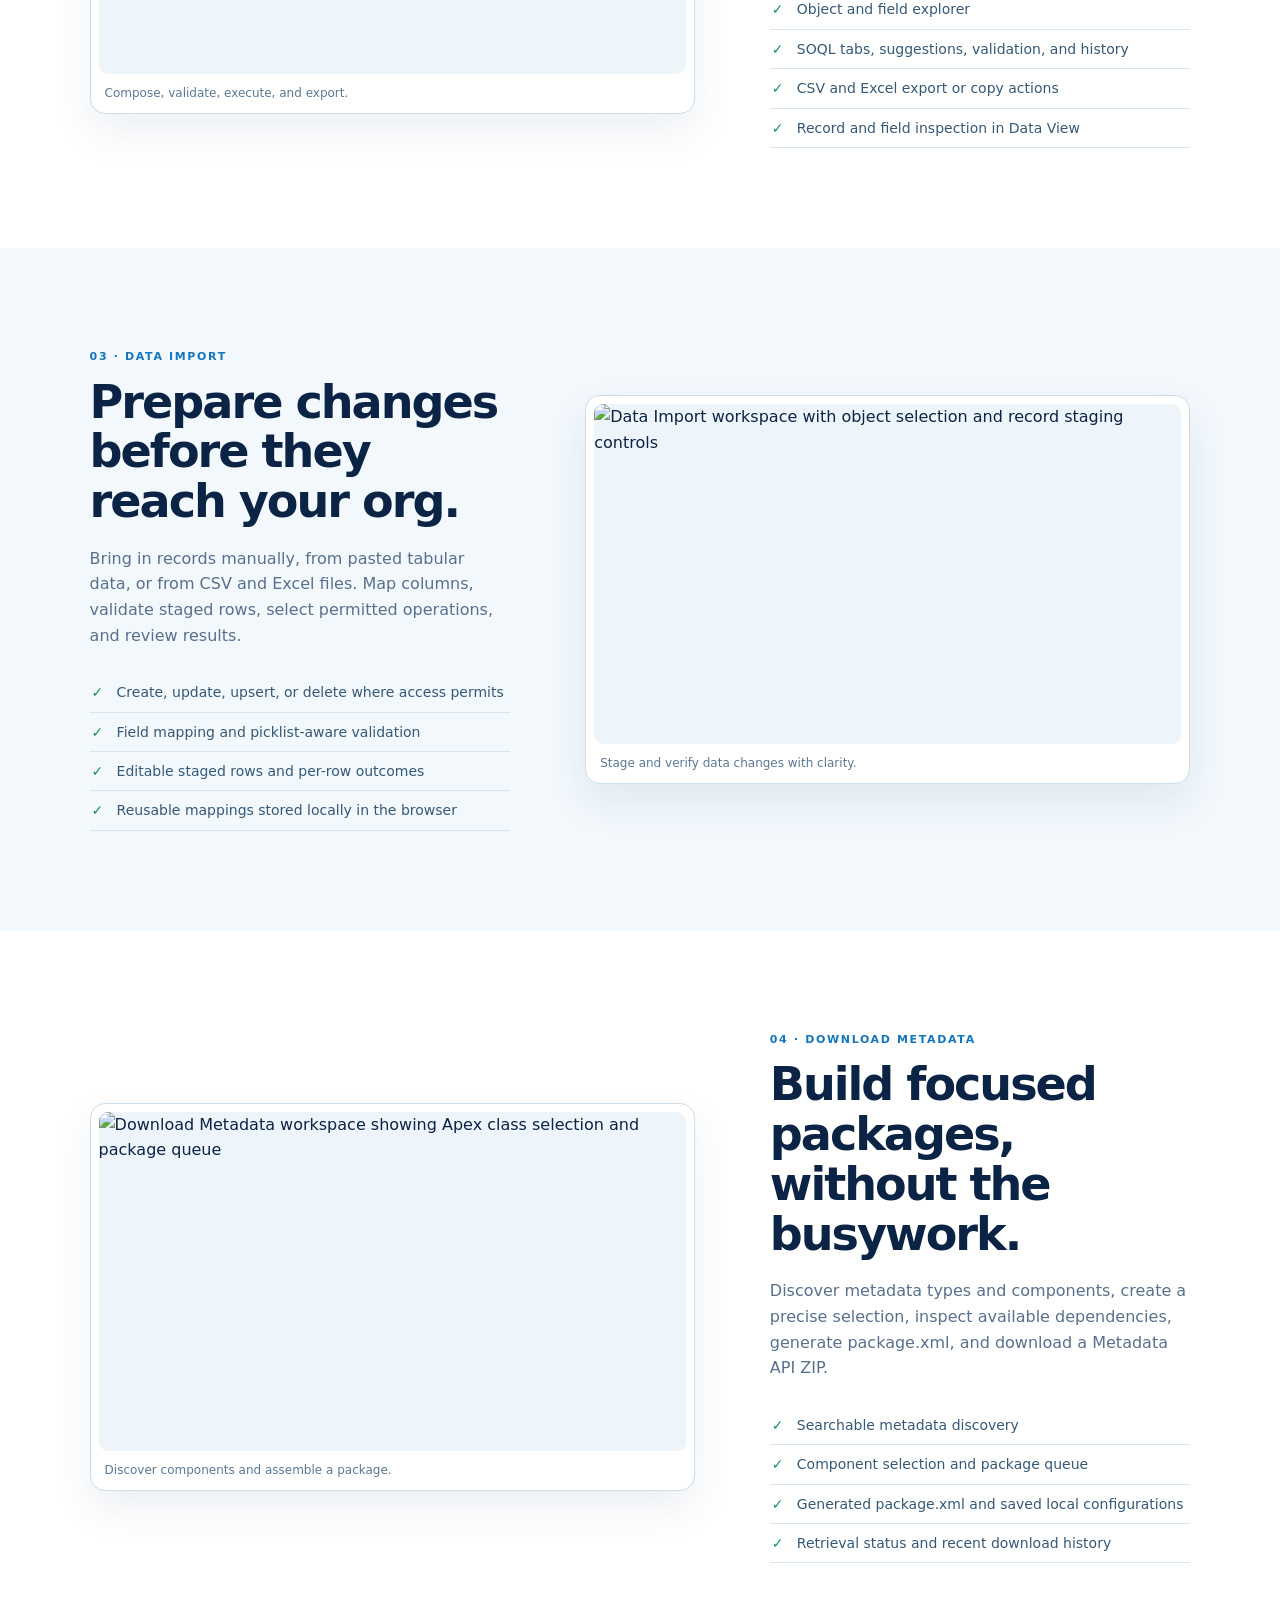
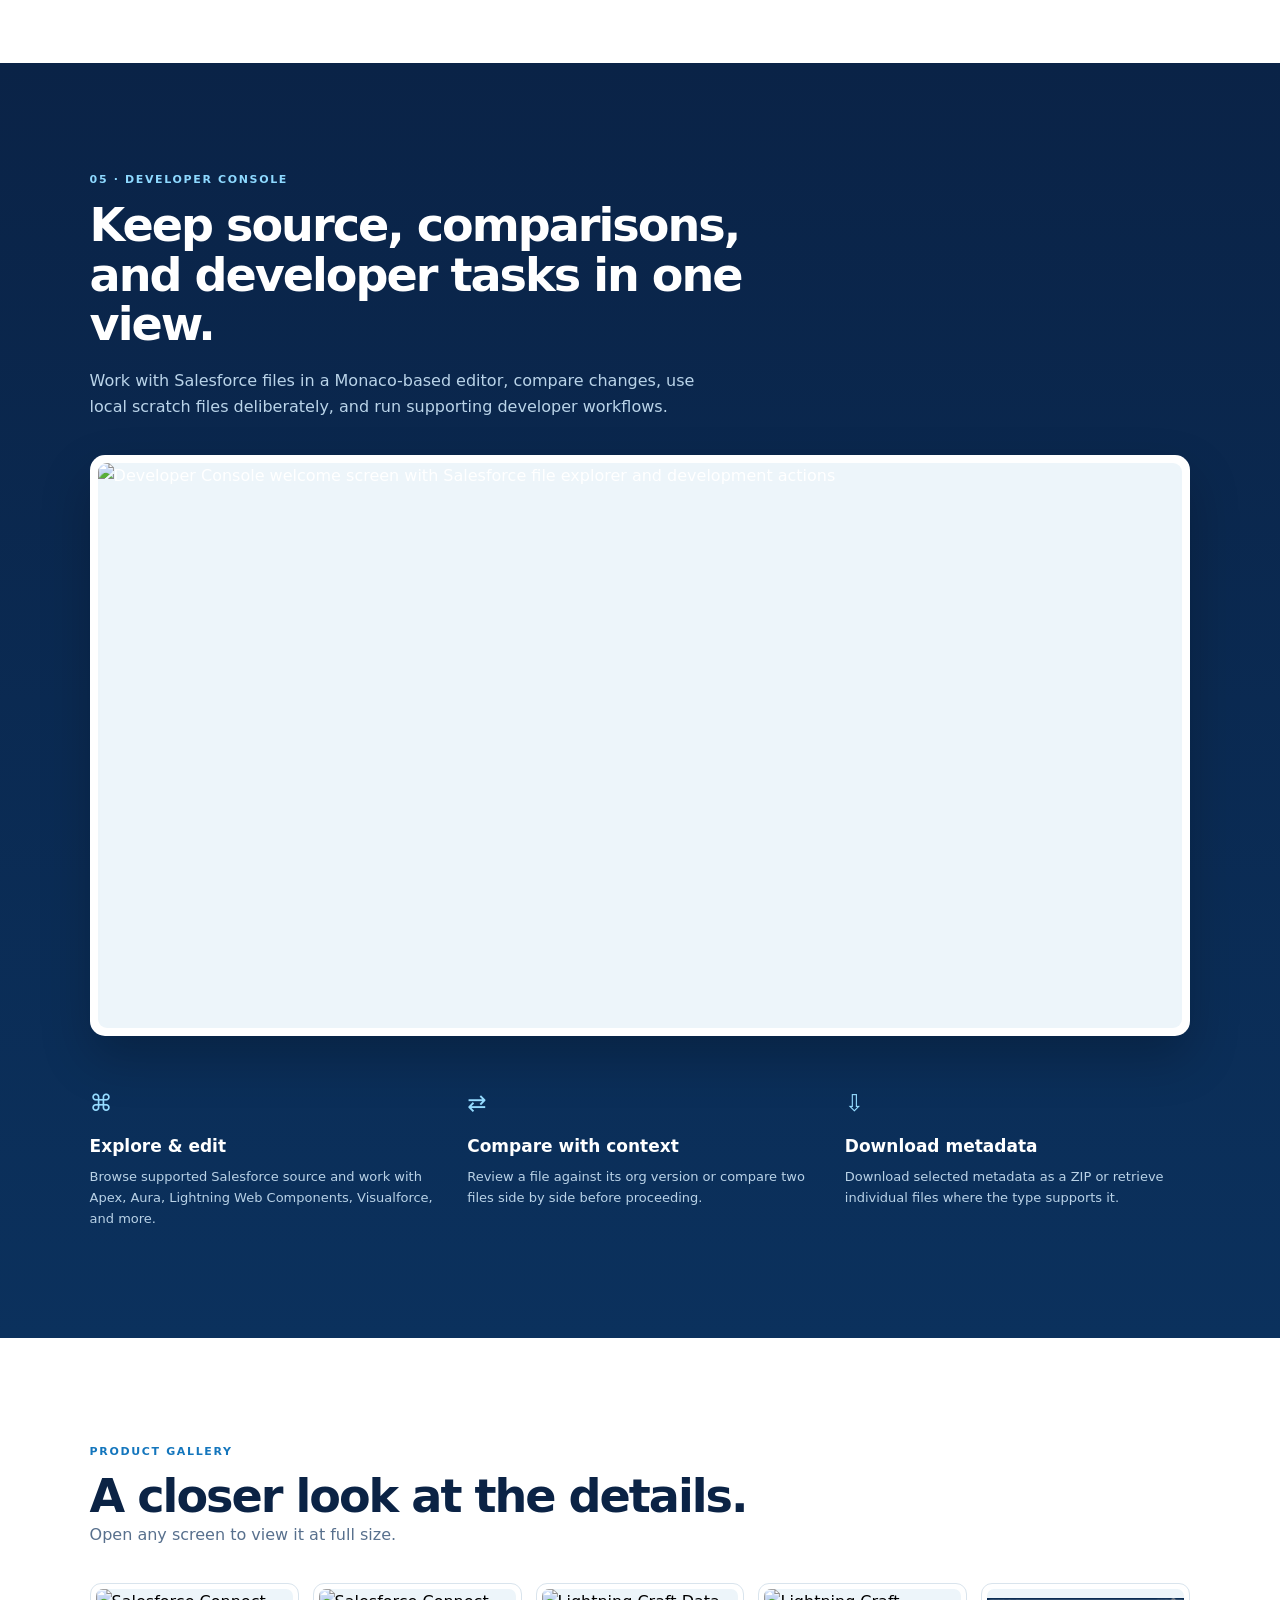
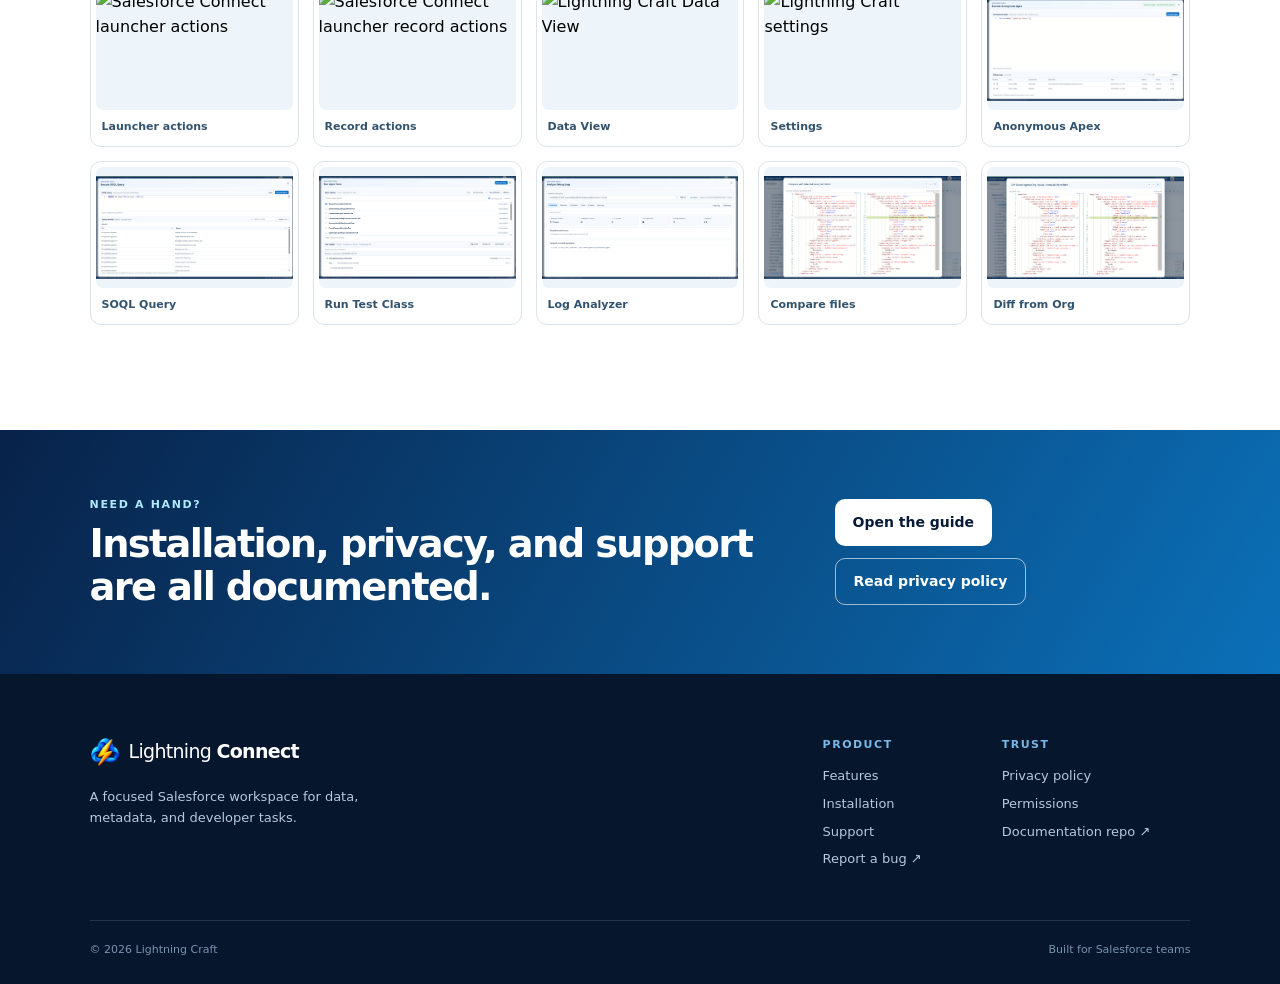
==== commit c5968103: "Rebranding" ====
--- a/features.html
+++ b/features.html
@@ -1,12 +1,12 @@
 <!doctype html>
-<html lang="en"><head><meta charset="utf-8"><meta name="viewport" content="width=device-width, initial-scale=1"><meta name="description" content="Explore Lightning Connect features for Salesforce data, metadata, and developer workflows."><meta name="theme-color" content="#071b38"><title>Features | Lightning Connect</title><link rel="stylesheet" href="assets/styles.css"></head>
-<body data-page="features"><a class="skip-link" href="#main-content">Skip to content</a><header class="site-header"><a class="brand" href="index.html" aria-label="Lightning Connect home"><span class="brand-mark" aria-hidden="true">ϟ</span><span>Lightning <b>Connect</b></span></a><button class="menu-button" type="button" aria-expanded="false" aria-controls="site-nav"><span></span><span></span><span></span><span class="sr-only">Open menu</span></button><nav class="site-nav" id="site-nav" aria-label="Primary navigation"><a href="index.html">Overview</a><a href="features.html">Features</a><a href="support.html">Guide &amp; support</a><a href="privacy.html">Privacy</a><a class="nav-github" href="https://github.com/KumarVikky/LightningConnect" target="_blank" rel="noreferrer">View on GitHub <span aria-hidden="true">↗</span></a></nav></header>
-<main id="main-content"><section class="page-hero"><p class="eyebrow">Explore the workspace</p><h1>One launch point.<br><em>Many ways to move work forward.</em></h1><p>Lightning Connect organizes Salesforce data, metadata, and developer workflows around the context you are already working in.</p><div class="jump-links" aria-label="Jump to a feature"><a href="#launcher">Launcher</a><a href="#data-workspace">Data export</a><a href="#import">Data import</a><a href="#metadata">Metadata</a><a href="#developer-console">Developer console</a></div></section>
-<section class="feature-detail contrast-section" id="launcher"><div class="detail-copy"><p class="section-label">01 · Salesforce launcher</p><h2>Start from the page you are already on.</h2><p>The in-page drawer surfaces searchable objects and users, organization context, session status, and quick paths to the workspace tools.</p><ul class="check-list"><li>Open direct workspace entry points</li><li>Browse object and record context</li><li>See connected organization details</li></ul></div><figure class="detail-screen"><img src="Lightning%20Connect%20Images/Launcher%20Page.png" alt="Lightning Connect launcher displaying Salesforce object and record information" loading="lazy"><figcaption>Searchable Salesforce context, within reach.</figcaption></figure></section>
+<html lang="en"><head><meta charset="utf-8"><meta name="viewport" content="width=device-width, initial-scale=1"><meta name="description" content="Explore Lightning Craft features for Salesforce data, metadata, and developer workflows."><meta name="theme-color" content="#071b38"><title>Features | Lightning Craft</title><link rel="stylesheet" href="assets/styles.css"></head>
+<body data-page="features"><a class="skip-link" href="#main-content">Skip to content</a><header class="site-header"><a class="brand" href="index.html" aria-label="Lightning Craft home"><span class="brand-mark" aria-hidden="true">ϟ</span><span>Lightning <b>Connect</b></span></a><button class="menu-button" type="button" aria-expanded="false" aria-controls="site-nav"><span></span><span></span><span></span><span class="sr-only">Open menu</span></button><nav class="site-nav" id="site-nav" aria-label="Primary navigation"><a href="index.html">Overview</a><a href="features.html">Features</a><a href="support.html">Guide &amp; support</a><a href="privacy.html">Privacy</a><a class="nav-github" href="https://github.com/KumarVikky/LightningCraft" target="_blank" rel="noreferrer">View on GitHub <span aria-hidden="true">↗</span></a></nav></header>
+<main id="main-content"><section class="page-hero"><p class="eyebrow">Explore the workspace</p><h1>One launch point.<br><em>Many ways to move work forward.</em></h1><p>Lightning Craft organizes Salesforce data, metadata, and developer workflows around the context you are already working in.</p><div class="jump-links" aria-label="Jump to a feature"><a href="#launcher">Launcher</a><a href="#data-workspace">Data export</a><a href="#import">Data import</a><a href="#metadata">Metadata</a><a href="#developer-console">Developer console</a></div></section>
+<section class="feature-detail contrast-section" id="launcher"><div class="detail-copy"><p class="section-label">01 · Salesforce launcher</p><h2>Start from the page you are already on.</h2><p>The in-page drawer surfaces searchable objects and users, organization context, session status, and quick paths to the workspace tools.</p><ul class="check-list"><li>Open direct workspace entry points</li><li>Browse object and record context</li><li>See connected organization details</li></ul></div><figure class="detail-screen"><img src="Lightning%20Connect%20Images/Launcher%20Page.png" alt="Lightning Craft launcher displaying Salesforce object and record information" loading="lazy"><figcaption>Searchable Salesforce context, within reach.</figcaption></figure></section>
 <section class="feature-detail reverse-detail" id="data-workspace"><div class="detail-copy"><p class="section-label">02 · Data export &amp; view</p><h2>From object discovery to usable data.</h2><p>Inspect objects and fields, construct SOQL queries with editor assistance, review paged results, and export or copy data in practical formats.</p><ul class="check-list"><li>Object and field explorer</li><li>SOQL tabs, suggestions, validation, and history</li><li>CSV and Excel export or copy actions</li><li>Record and field inspection in Data View</li></ul></div><figure class="detail-screen"><img src="Lightning%20Connect%20Images/Data%20Export%20Page.png" alt="Data Export workspace showing a SOQL query and results table" loading="lazy"><figcaption>Compose, validate, execute, and export.</figcaption></figure></section>
 <section class="feature-detail contrast-section" id="import"><div class="detail-copy"><p class="section-label">03 · Data import</p><h2>Prepare changes before they reach your org.</h2><p>Bring in records manually, from pasted tabular data, or from CSV and Excel files. Map columns, validate staged rows, select permitted operations, and review results.</p><ul class="check-list"><li>Create, update, upsert, or delete where access permits</li><li>Field mapping and picklist-aware validation</li><li>Editable staged rows and per-row outcomes</li><li>Reusable mappings stored locally in the browser</li></ul></div><figure class="detail-screen"><img src="Lightning%20Connect%20Images/Data%20Import%20Page.png" alt="Data Import workspace with object selection and record staging controls" loading="lazy"><figcaption>Stage and verify data changes with clarity.</figcaption></figure></section>
 <section class="feature-detail reverse-detail" id="metadata"><div class="detail-copy"><p class="section-label">04 · Download metadata</p><h2>Build focused packages, without the busywork.</h2><p>Discover metadata types and components, create a precise selection, inspect available dependencies, generate package.xml, and download a Metadata API ZIP.</p><ul class="check-list"><li>Searchable metadata discovery</li><li>Component selection and package queue</li><li>Generated package.xml and saved local configurations</li><li>Retrieval status and recent download history</li></ul></div><figure class="detail-screen"><img src="Lightning%20Connect%20Images/Download%20Metadata%20Page.png" alt="Download Metadata workspace showing Apex class selection and package queue" loading="lazy"><figcaption>Discover components and assemble a package.</figcaption></figure></section>
 <section class="developer-section" id="developer-console"><div class="developer-heading"><p class="section-label">05 · Developer console</p><h2>Keep source, comparisons, and developer tasks in one view.</h2><p>Work with Salesforce files in a Monaco-based editor, compare changes, use local scratch files deliberately, and run supporting developer workflows.</p></div><figure class="wide-screen"><img src="Lightning%20Connect%20Images/Developer%20Console%20Page.png" alt="Developer Console welcome screen with Salesforce file explorer and development actions" loading="lazy"></figure><div class="capability-grid"><article><span aria-hidden="true">⌘</span><h3>Explore &amp; edit</h3><p>Browse supported Salesforce source and work with Apex, Aura, Lightning Web Components, Visualforce, and more.</p></article><article><span aria-hidden="true">⇄</span><h3>Compare with context</h3><p>Review a file against its org version or compare two files side by side before proceeding.</p></article><article><span aria-hidden="true">⇩</span><h3>Download metadata</h3><p>Download selected metadata as a ZIP or retrieve individual files where the type supports it.</p></article></div></section>
-<section class="screen-gallery"><div class="section-heading"><p class="section-label">Product gallery</p><h2>A closer look at the details.</h2><p>Open any screen to view it at full size.</p></div><div class="gallery-grid"><button class="gallery-item" data-lightbox-src="Lightning%20Connect%20Images/Laucher%20Actions.png" data-lightbox-alt="Salesforce Connect launcher actions"><img src="Lightning%20Connect%20Images/Laucher%20Actions.png" alt="Salesforce Connect launcher actions" loading="lazy"><span>Launcher actions</span></button><button class="gallery-item" data-lightbox-src="Lightning%20Connect%20Images/Laucher%20record%20actions.png" data-lightbox-alt="Salesforce Connect launcher record actions"><img src="Lightning%20Connect%20Images/Laucher%20record%20actions.png" alt="Salesforce Connect launcher record actions" loading="lazy"><span>Record actions</span></button><button class="gallery-item" data-lightbox-src="Lightning%20Connect%20Images/Data%20View%20Page.png" data-lightbox-alt="Lightning Connect Data View"><img src="Lightning%20Connect%20Images/Data%20View%20Page.png" alt="Lightning Connect Data View" loading="lazy"><span>Data View</span></button><button class="gallery-item" data-lightbox-src="Lightning%20Connect%20Images/Setting%20Page.png" data-lightbox-alt="Lightning Connect settings"><img src="Lightning%20Connect%20Images/Setting%20Page.png" alt="Lightning Connect settings" loading="lazy"><span>Settings</span></button><button class="gallery-item" data-lightbox-src="Lightning%20Connect%20Images/Developer%20Console%20-%20Anonymous%20Apex.png" data-lightbox-alt="Developer Console Anonymous Apex"><img src="Lightning%20Connect%20Images/Developer%20Console%20-%20Anonymous%20Apex.png" alt="Developer Console Anonymous Apex" loading="lazy"><span>Anonymous Apex</span></button><button class="gallery-item" data-lightbox-src="Lightning%20Connect%20Images/Developer%20Console%20-%20SOQL%20Query.png" data-lightbox-alt="Developer Console SOQL Query"><img src="Lightning%20Connect%20Images/Developer%20Console%20-%20SOQL%20Query.png" alt="Developer Console SOQL Query" loading="lazy"><span>SOQL Query</span></button><button class="gallery-item" data-lightbox-src="Lightning%20Connect%20Images/Developer%20Console%20-%20Run%20Test%20Class.png" data-lightbox-alt="Developer Console Run Test Class"><img src="Lightning%20Connect%20Images/Developer%20Console%20-%20Run%20Test%20Class.png" alt="Developer Console Run Test Class" loading="lazy"><span>Run Test Class</span></button><button class="gallery-item" data-lightbox-src="Lightning%20Connect%20Images/Developer%20Console%20-%20Log%20Analyzer.png" data-lightbox-alt="Developer Console Log Analyzer"><img src="Lightning%20Connect%20Images/Developer%20Console%20-%20Log%20Analyzer.png" alt="Developer Console Log Analyzer" loading="lazy"><span>Log Analyzer</span></button><button class="gallery-item" data-lightbox-src="Lightning%20Connect%20Images/Developer%20Console%20-%20Compare%20two%20files..png" data-lightbox-alt="Developer Console compare two files"><img src="Lightning%20Connect%20Images/Developer%20Console%20-%20Compare%20two%20files..png" alt="Developer Console compare two files" loading="lazy"><span>Compare files</span></button><button class="gallery-item" data-lightbox-src="Lightning%20Connect%20Images/Developer%20Console%20-%20Diff%20file%20against%20Org.png" data-lightbox-alt="Developer Console diff file against org"><img src="Lightning%20Connect%20Images/Developer%20Console%20-%20Diff%20file%20against%20Org.png" alt="Developer Console diff file against org" loading="lazy"><span>Diff from Org</span></button></div></section>
+<section class="screen-gallery"><div class="section-heading"><p class="section-label">Product gallery</p><h2>A closer look at the details.</h2><p>Open any screen to view it at full size.</p></div><div class="gallery-grid"><button class="gallery-item" data-lightbox-src="Lightning%20Connect%20Images/Laucher%20Actions.png" data-lightbox-alt="Salesforce Connect launcher actions"><img src="Lightning%20Connect%20Images/Laucher%20Actions.png" alt="Salesforce Connect launcher actions" loading="lazy"><span>Launcher actions</span></button><button class="gallery-item" data-lightbox-src="Lightning%20Connect%20Images/Laucher%20record%20actions.png" data-lightbox-alt="Salesforce Connect launcher record actions"><img src="Lightning%20Connect%20Images/Laucher%20record%20actions.png" alt="Salesforce Connect launcher record actions" loading="lazy"><span>Record actions</span></button><button class="gallery-item" data-lightbox-src="Lightning%20Connect%20Images/Data%20View%20Page.png" data-lightbox-alt="Lightning Craft Data View"><img src="Lightning%20Connect%20Images/Data%20View%20Page.png" alt="Lightning Craft Data View" loading="lazy"><span>Data View</span></button><button class="gallery-item" data-lightbox-src="Lightning%20Connect%20Images/Setting%20Page.png" data-lightbox-alt="Lightning Craft settings"><img src="Lightning%20Connect%20Images/Setting%20Page.png" alt="Lightning Craft settings" loading="lazy"><span>Settings</span></button><button class="gallery-item" data-lightbox-src="Lightning%20Connect%20Images/Developer%20Console%20-%20Anonymous%20Apex.png" data-lightbox-alt="Developer Console Anonymous Apex"><img src="Lightning%20Connect%20Images/Developer%20Console%20-%20Anonymous%20Apex.png" alt="Developer Console Anonymous Apex" loading="lazy"><span>Anonymous Apex</span></button><button class="gallery-item" data-lightbox-src="Lightning%20Connect%20Images/Developer%20Console%20-%20SOQL%20Query.png" data-lightbox-alt="Developer Console SOQL Query"><img src="Lightning%20Connect%20Images/Developer%20Console%20-%20SOQL%20Query.png" alt="Developer Console SOQL Query" loading="lazy"><span>SOQL Query</span></button><button class="gallery-item" data-lightbox-src="Lightning%20Connect%20Images/Developer%20Console%20-%20Run%20Test%20Class.png" data-lightbox-alt="Developer Console Run Test Class"><img src="Lightning%20Connect%20Images/Developer%20Console%20-%20Run%20Test%20Class.png" alt="Developer Console Run Test Class" loading="lazy"><span>Run Test Class</span></button><button class="gallery-item" data-lightbox-src="Lightning%20Connect%20Images/Developer%20Console%20-%20Log%20Analyzer.png" data-lightbox-alt="Developer Console Log Analyzer"><img src="Lightning%20Connect%20Images/Developer%20Console%20-%20Log%20Analyzer.png" alt="Developer Console Log Analyzer" loading="lazy"><span>Log Analyzer</span></button><button class="gallery-item" data-lightbox-src="Lightning%20Connect%20Images/Developer%20Console%20-%20Compare%20two%20files..png" data-lightbox-alt="Developer Console compare two files"><img src="Lightning%20Connect%20Images/Developer%20Console%20-%20Compare%20two%20files..png" alt="Developer Console compare two files" loading="lazy"><span>Compare files</span></button><button class="gallery-item" data-lightbox-src="Lightning%20Connect%20Images/Developer%20Console%20-%20Diff%20file%20against%20Org.png" data-lightbox-alt="Developer Console diff file against org"><img src="Lightning%20Connect%20Images/Developer%20Console%20-%20Diff%20file%20against%20Org.png" alt="Developer Console diff file against org" loading="lazy"><span>Diff from Org</span></button></div></section>
 <section class="cta-band"><div><p class="eyebrow">Need a hand?</p><h2>Installation, privacy, and support are all documented.</h2></div><div class="button-row"><a class="button button-light" href="support.html">Open the guide</a><a class="button button-outline-light" href="privacy.html">Read privacy policy</a></div></section></main>
-<footer class="site-footer"><div class="footer-brand"><a class="brand" href="index.html"><span class="brand-mark" aria-hidden="true">ϟ</span><span>Lightning <b>Connect</b></span></a><p>A focused Salesforce workspace for data, metadata, and developer tasks.</p></div><div class="footer-links"><div><b>Product</b><a href="features.html">Features</a><a href="support.html#install">Installation</a><a href="support.html">Support</a></div><div><b>Trust</b><a href="privacy.html">Privacy policy</a><a href="privacy.html#permissions">Permissions</a><a href="https://github.com/KumarVikky/LightningConnect" target="_blank" rel="noreferrer">Source code ↗</a></div></div><div class="footer-bottom"><span>© <span data-current-year></span> Lightning Connect</span><span>Built for Salesforce teams</span></div></footer><div class="lightbox" hidden role="dialog" aria-modal="true" aria-label="Screenshot preview"><button class="lightbox-close" type="button" aria-label="Close screenshot">×</button><img src="" alt=""></div><script src="assets/site.js"></script></body></html>
+<footer class="site-footer"><div class="footer-brand"><a class="brand" href="index.html"><span class="brand-mark" aria-hidden="true">ϟ</span><span>Lightning <b>Connect</b></span></a><p>A focused Salesforce workspace for data, metadata, and developer tasks.</p></div><div class="footer-links"><div><b>Product</b><a href="features.html">Features</a><a href="support.html#install">Installation</a><a href="support.html">Support</a></div><div><b>Trust</b><a href="privacy.html">Privacy policy</a><a href="privacy.html#permissions">Permissions</a><a href="https://github.com/KumarVikky/LightningCraft" target="_blank" rel="noreferrer">Source code ↗</a></div></div><div class="footer-bottom"><span>© <span data-current-year></span> Lightning Craft</span><span>Built for Salesforce teams</span></div></footer><div class="lightbox" hidden role="dialog" aria-modal="true" aria-label="Screenshot preview"><button class="lightbox-close" type="button" aria-label="Close screenshot">×</button><img src="" alt=""></div><script src="assets/site.js"></script></body></html>
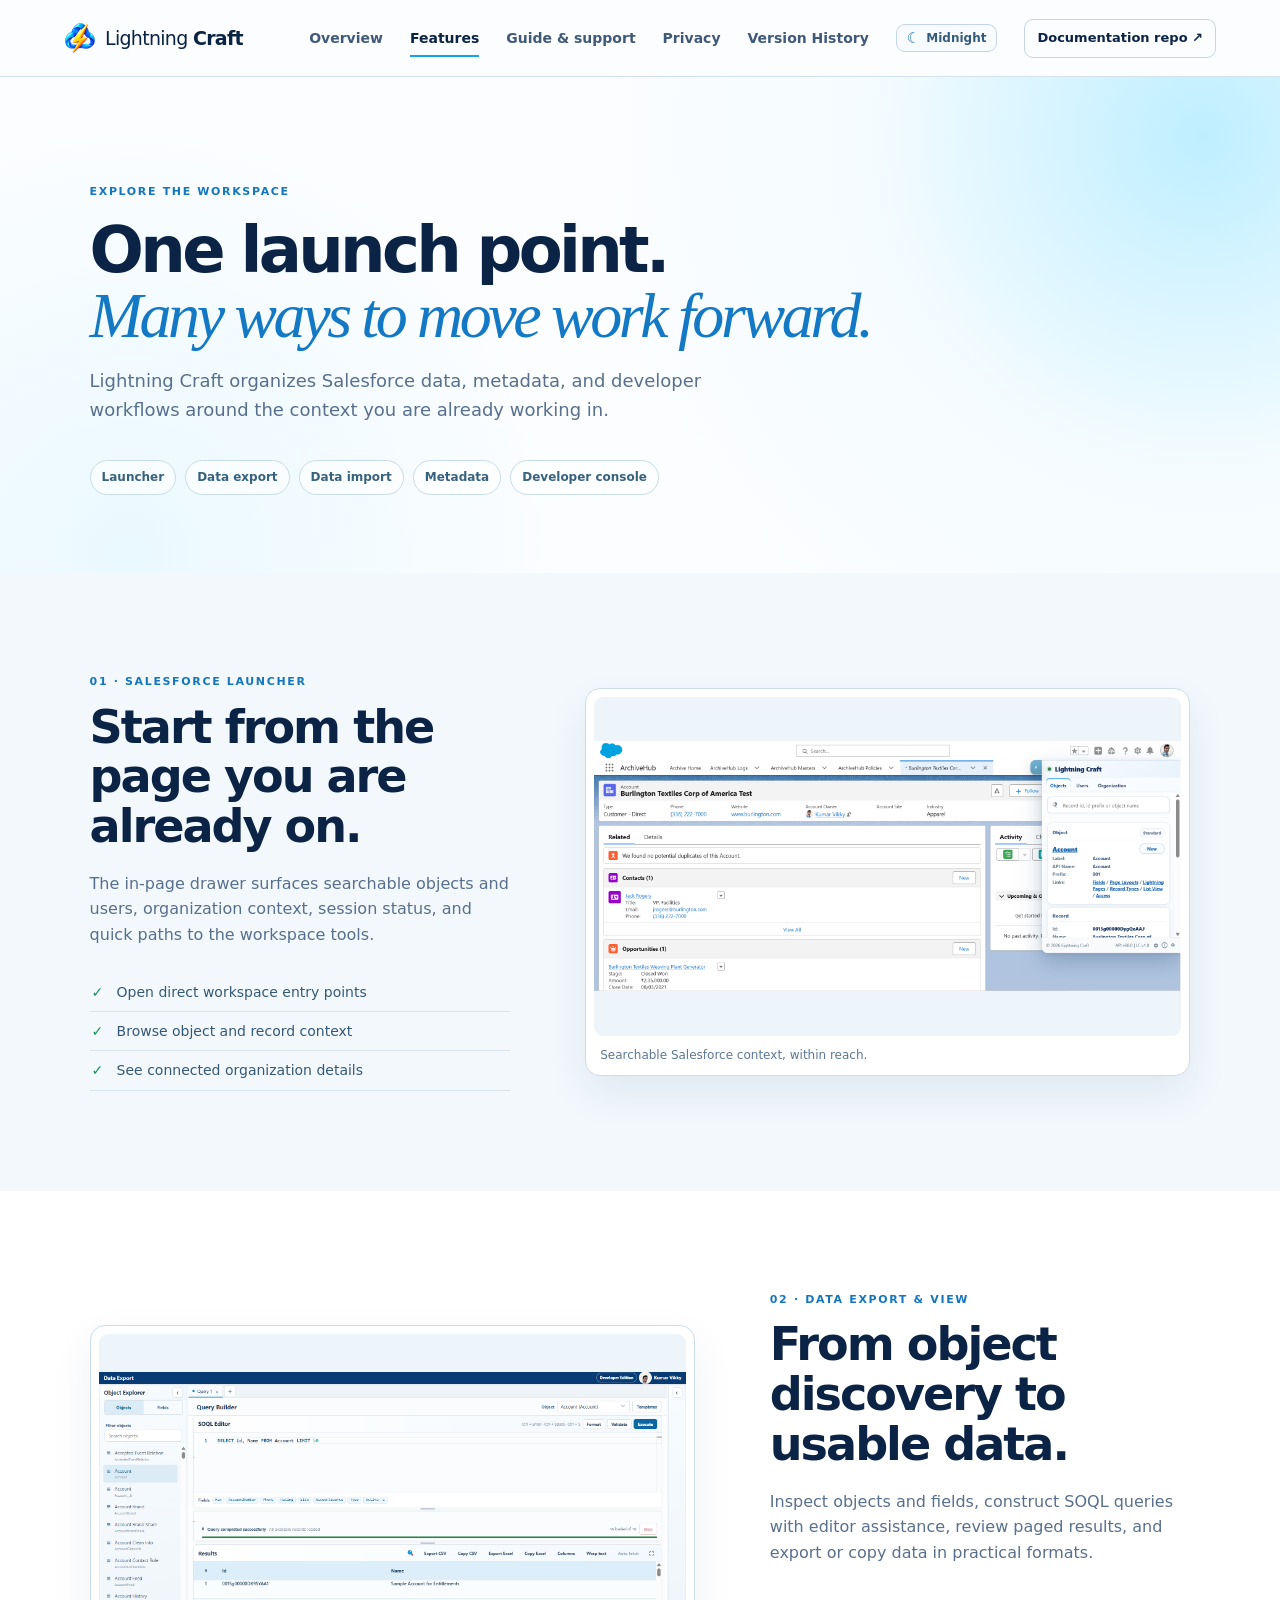
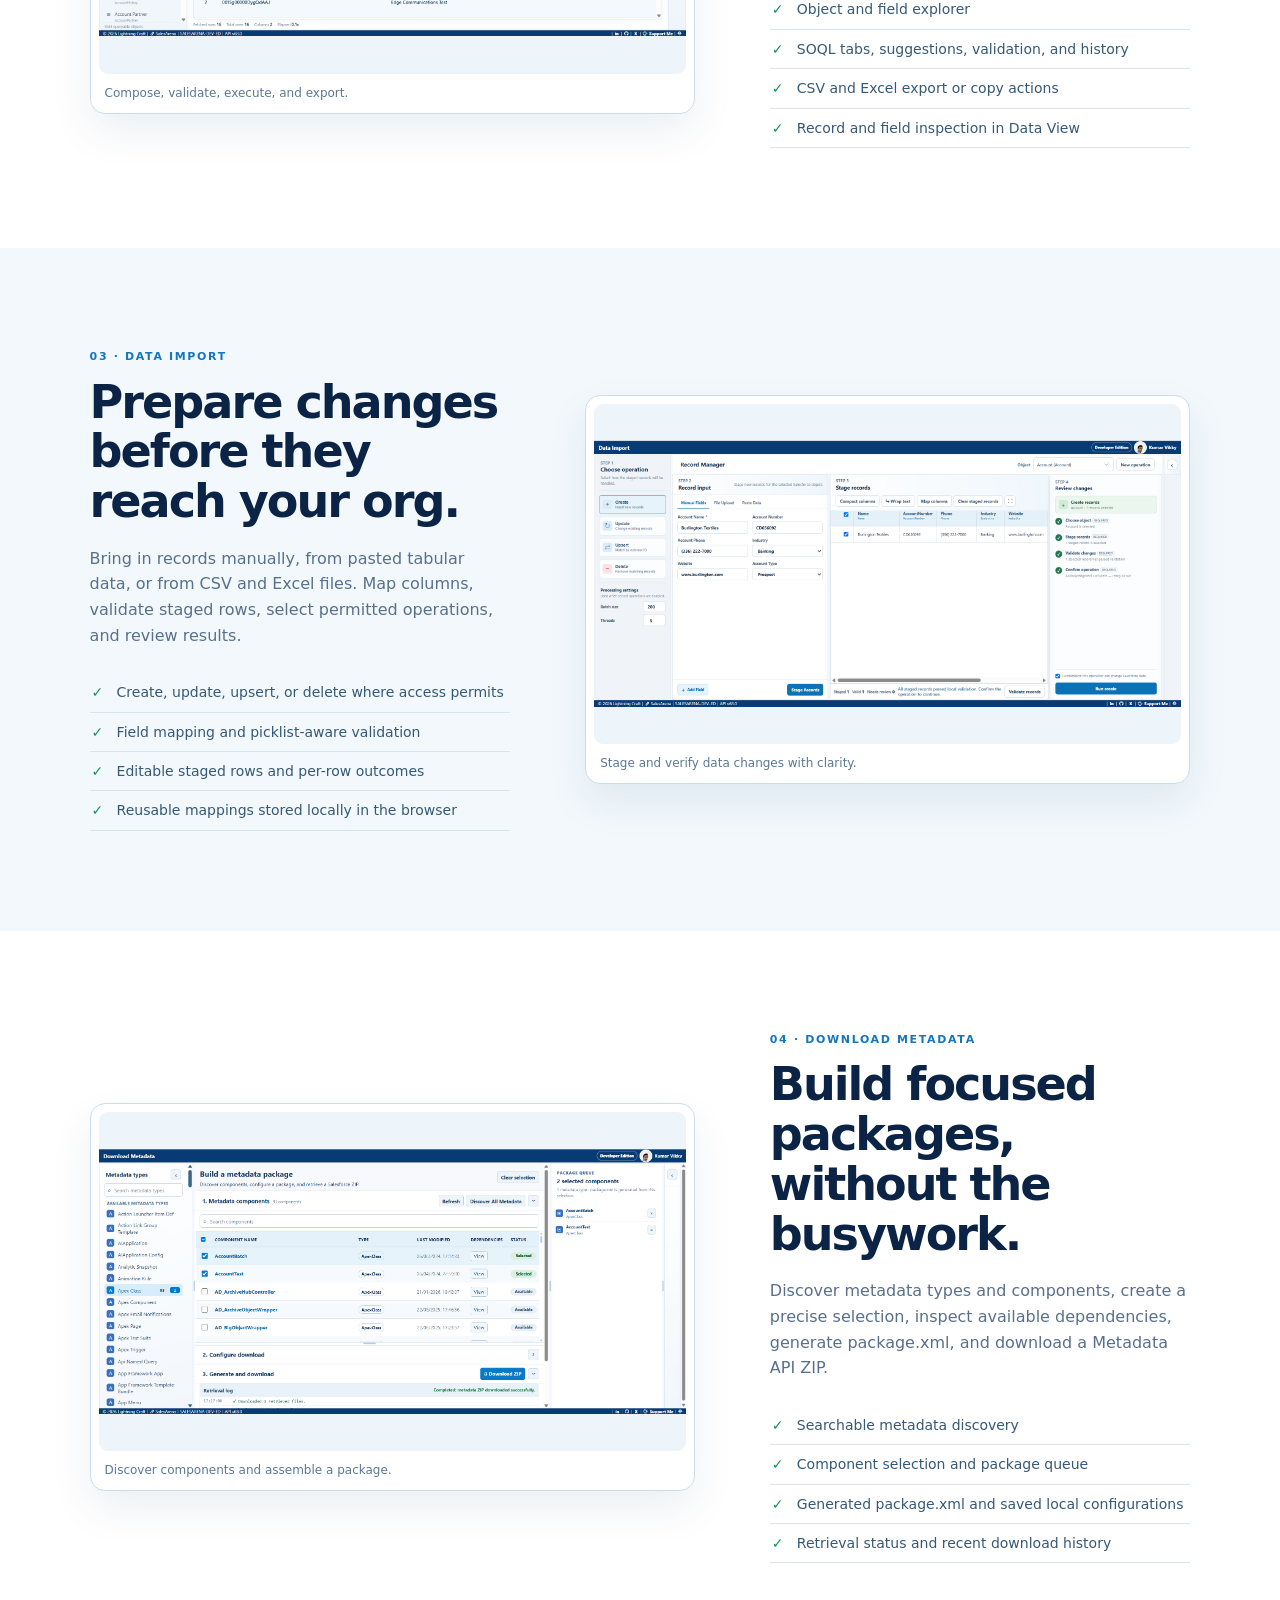
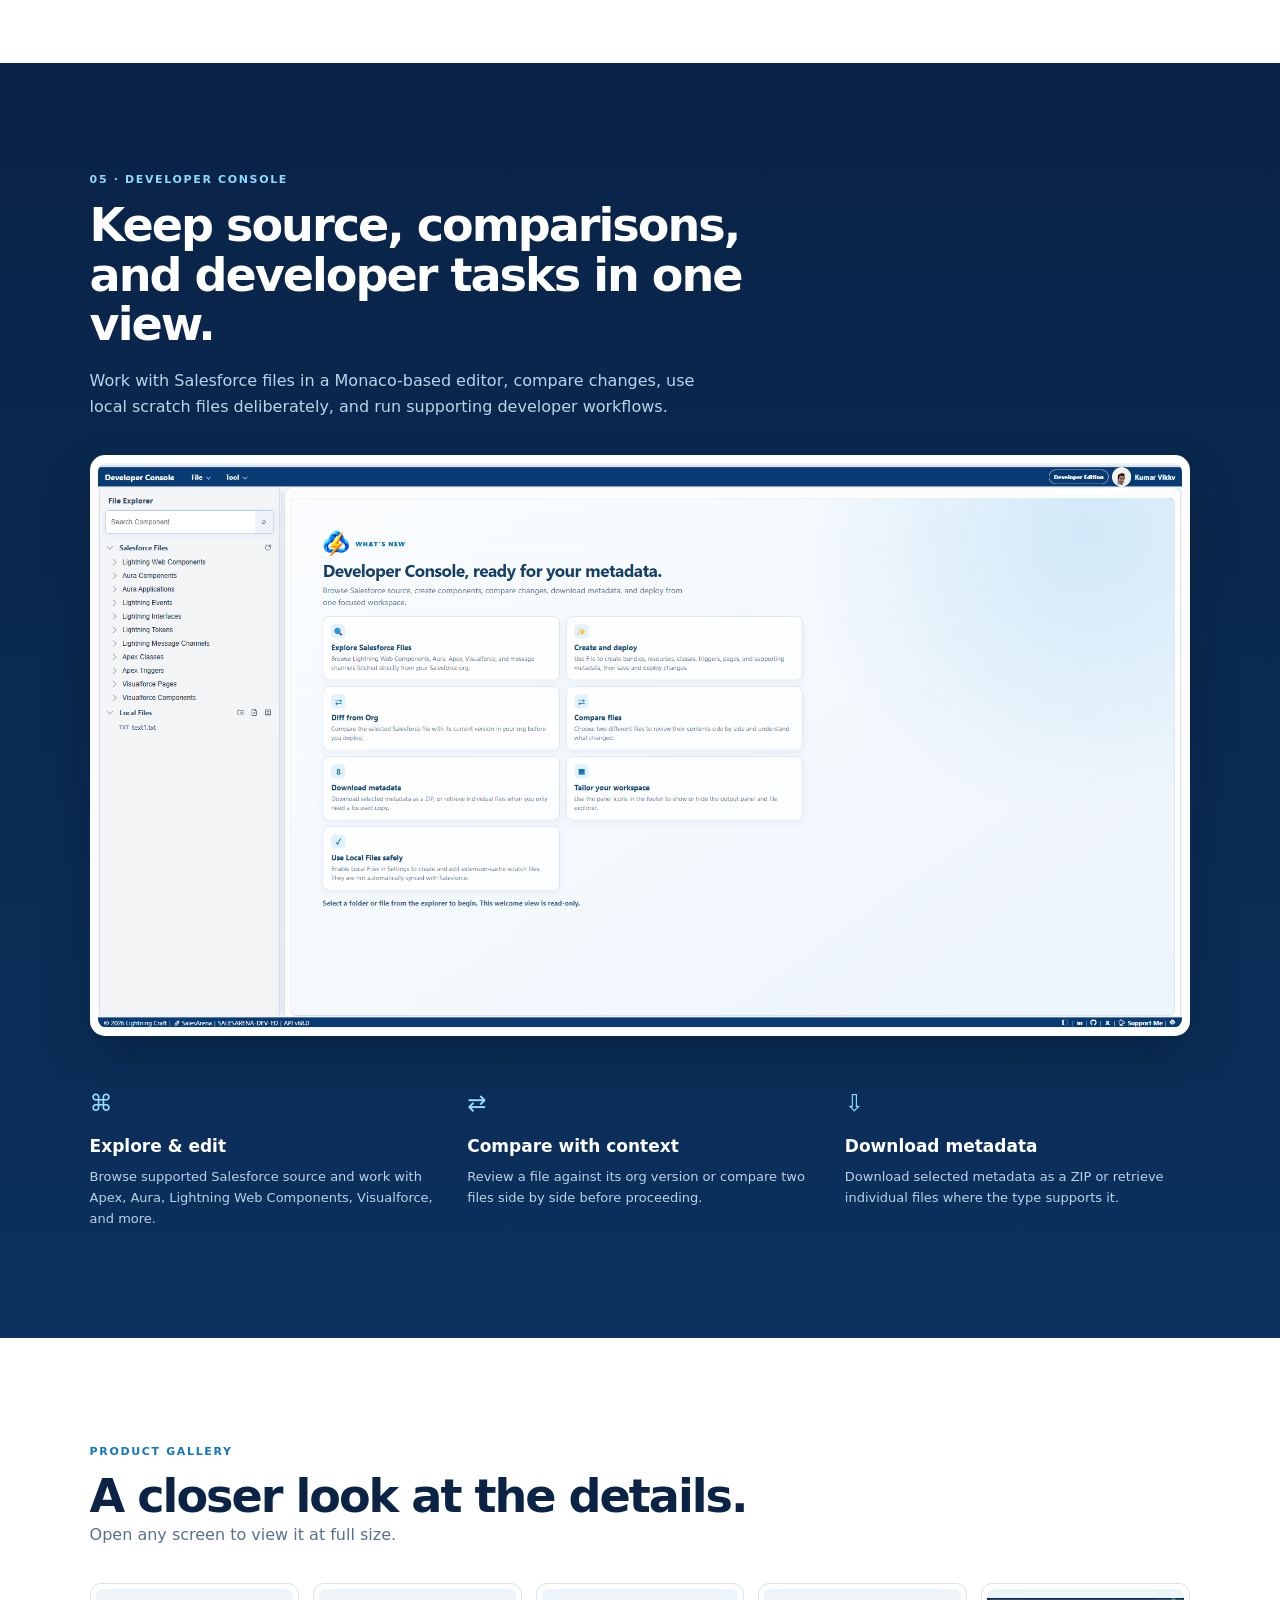
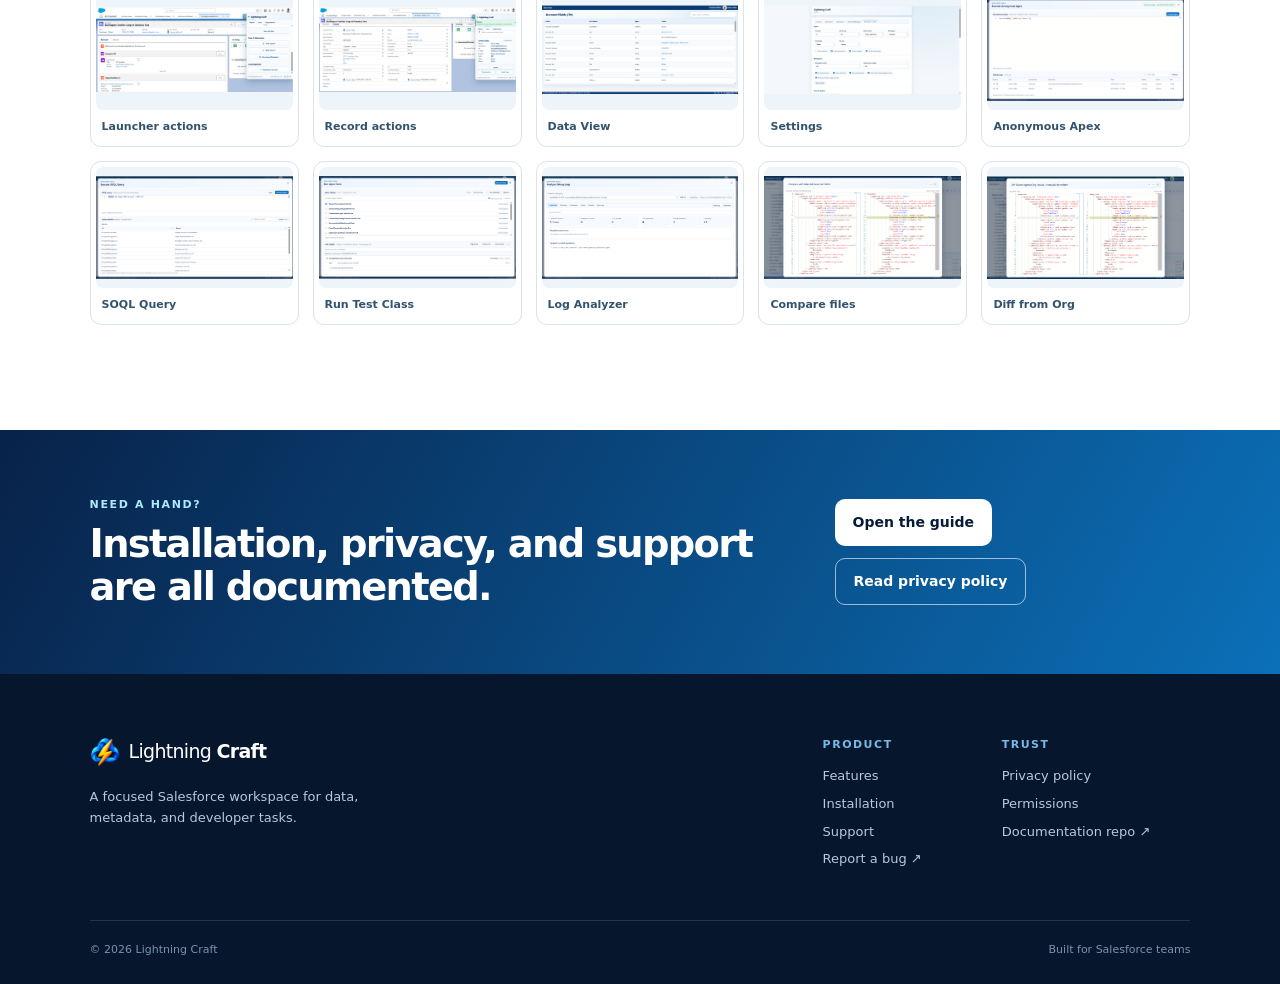
==== commit 845ecff8: "Bug Fixed." ====
--- a/features.html
+++ b/features.html
@@ -1,12 +1,12 @@
 <!doctype html>
 <html lang="en"><head><meta charset="utf-8"><meta name="viewport" content="width=device-width, initial-scale=1"><meta name="description" content="Explore Lightning Craft features for Salesforce data, metadata, and developer workflows."><meta name="theme-color" content="#071b38"><title>Features | Lightning Craft</title><link rel="stylesheet" href="assets/styles.css"></head>
-<body data-page="features"><a class="skip-link" href="#main-content">Skip to content</a><header class="site-header"><a class="brand" href="index.html" aria-label="Lightning Craft home"><span class="brand-mark" aria-hidden="true">ϟ</span><span>Lightning <b>Connect</b></span></a><button class="menu-button" type="button" aria-expanded="false" aria-controls="site-nav"><span></span><span></span><span></span><span class="sr-only">Open menu</span></button><nav class="site-nav" id="site-nav" aria-label="Primary navigation"><a href="index.html">Overview</a><a href="features.html">Features</a><a href="support.html">Guide &amp; support</a><a href="privacy.html">Privacy</a><a class="nav-github" href="https://github.com/KumarVikky/LightningCraft" target="_blank" rel="noreferrer">View on GitHub <span aria-hidden="true">↗</span></a></nav></header>
+<body data-page="features"><a class="skip-link" href="#main-content">Skip to content</a><header class="site-header"><a class="brand" href="index.html" aria-label="Lightning Craft home"><span class="brand-mark" aria-hidden="true">ϟ</span><span>Lightning <b>Craft</b></span></a><button class="menu-button" type="button" aria-expanded="false" aria-controls="site-nav"><span></span><span></span><span></span><span class="sr-only">Open menu</span></button><nav class="site-nav" id="site-nav" aria-label="Primary navigation"><a href="index.html">Overview</a><a href="features.html">Features</a><a href="support.html">Guide &amp; support</a><a href="privacy.html">Privacy</a><a class="nav-github" href="https://github.com/KumarVikky/LightningCraft" target="_blank" rel="noreferrer">View on GitHub <span aria-hidden="true">↗</span></a></nav></header>
 <main id="main-content"><section class="page-hero"><p class="eyebrow">Explore the workspace</p><h1>One launch point.<br><em>Many ways to move work forward.</em></h1><p>Lightning Craft organizes Salesforce data, metadata, and developer workflows around the context you are already working in.</p><div class="jump-links" aria-label="Jump to a feature"><a href="#launcher">Launcher</a><a href="#data-workspace">Data export</a><a href="#import">Data import</a><a href="#metadata">Metadata</a><a href="#developer-console">Developer console</a></div></section>
-<section class="feature-detail contrast-section" id="launcher"><div class="detail-copy"><p class="section-label">01 · Salesforce launcher</p><h2>Start from the page you are already on.</h2><p>The in-page drawer surfaces searchable objects and users, organization context, session status, and quick paths to the workspace tools.</p><ul class="check-list"><li>Open direct workspace entry points</li><li>Browse object and record context</li><li>See connected organization details</li></ul></div><figure class="detail-screen"><img src="Lightning%20Connect%20Images/Launcher%20Page.png" alt="Lightning Craft launcher displaying Salesforce object and record information" loading="lazy"><figcaption>Searchable Salesforce context, within reach.</figcaption></figure></section>
-<section class="feature-detail reverse-detail" id="data-workspace"><div class="detail-copy"><p class="section-label">02 · Data export &amp; view</p><h2>From object discovery to usable data.</h2><p>Inspect objects and fields, construct SOQL queries with editor assistance, review paged results, and export or copy data in practical formats.</p><ul class="check-list"><li>Object and field explorer</li><li>SOQL tabs, suggestions, validation, and history</li><li>CSV and Excel export or copy actions</li><li>Record and field inspection in Data View</li></ul></div><figure class="detail-screen"><img src="Lightning%20Connect%20Images/Data%20Export%20Page.png" alt="Data Export workspace showing a SOQL query and results table" loading="lazy"><figcaption>Compose, validate, execute, and export.</figcaption></figure></section>
-<section class="feature-detail contrast-section" id="import"><div class="detail-copy"><p class="section-label">03 · Data import</p><h2>Prepare changes before they reach your org.</h2><p>Bring in records manually, from pasted tabular data, or from CSV and Excel files. Map columns, validate staged rows, select permitted operations, and review results.</p><ul class="check-list"><li>Create, update, upsert, or delete where access permits</li><li>Field mapping and picklist-aware validation</li><li>Editable staged rows and per-row outcomes</li><li>Reusable mappings stored locally in the browser</li></ul></div><figure class="detail-screen"><img src="Lightning%20Connect%20Images/Data%20Import%20Page.png" alt="Data Import workspace with object selection and record staging controls" loading="lazy"><figcaption>Stage and verify data changes with clarity.</figcaption></figure></section>
-<section class="feature-detail reverse-detail" id="metadata"><div class="detail-copy"><p class="section-label">04 · Download metadata</p><h2>Build focused packages, without the busywork.</h2><p>Discover metadata types and components, create a precise selection, inspect available dependencies, generate package.xml, and download a Metadata API ZIP.</p><ul class="check-list"><li>Searchable metadata discovery</li><li>Component selection and package queue</li><li>Generated package.xml and saved local configurations</li><li>Retrieval status and recent download history</li></ul></div><figure class="detail-screen"><img src="Lightning%20Connect%20Images/Download%20Metadata%20Page.png" alt="Download Metadata workspace showing Apex class selection and package queue" loading="lazy"><figcaption>Discover components and assemble a package.</figcaption></figure></section>
-<section class="developer-section" id="developer-console"><div class="developer-heading"><p class="section-label">05 · Developer console</p><h2>Keep source, comparisons, and developer tasks in one view.</h2><p>Work with Salesforce files in a Monaco-based editor, compare changes, use local scratch files deliberately, and run supporting developer workflows.</p></div><figure class="wide-screen"><img src="Lightning%20Connect%20Images/Developer%20Console%20Page.png" alt="Developer Console welcome screen with Salesforce file explorer and development actions" loading="lazy"></figure><div class="capability-grid"><article><span aria-hidden="true">⌘</span><h3>Explore &amp; edit</h3><p>Browse supported Salesforce source and work with Apex, Aura, Lightning Web Components, Visualforce, and more.</p></article><article><span aria-hidden="true">⇄</span><h3>Compare with context</h3><p>Review a file against its org version or compare two files side by side before proceeding.</p></article><article><span aria-hidden="true">⇩</span><h3>Download metadata</h3><p>Download selected metadata as a ZIP or retrieve individual files where the type supports it.</p></article></div></section>
-<section class="screen-gallery"><div class="section-heading"><p class="section-label">Product gallery</p><h2>A closer look at the details.</h2><p>Open any screen to view it at full size.</p></div><div class="gallery-grid"><button class="gallery-item" data-lightbox-src="Lightning%20Connect%20Images/Laucher%20Actions.png" data-lightbox-alt="Salesforce Connect launcher actions"><img src="Lightning%20Connect%20Images/Laucher%20Actions.png" alt="Salesforce Connect launcher actions" loading="lazy"><span>Launcher actions</span></button><button class="gallery-item" data-lightbox-src="Lightning%20Connect%20Images/Laucher%20record%20actions.png" data-lightbox-alt="Salesforce Connect launcher record actions"><img src="Lightning%20Connect%20Images/Laucher%20record%20actions.png" alt="Salesforce Connect launcher record actions" loading="lazy"><span>Record actions</span></button><button class="gallery-item" data-lightbox-src="Lightning%20Connect%20Images/Data%20View%20Page.png" data-lightbox-alt="Lightning Craft Data View"><img src="Lightning%20Connect%20Images/Data%20View%20Page.png" alt="Lightning Craft Data View" loading="lazy"><span>Data View</span></button><button class="gallery-item" data-lightbox-src="Lightning%20Connect%20Images/Setting%20Page.png" data-lightbox-alt="Lightning Craft settings"><img src="Lightning%20Connect%20Images/Setting%20Page.png" alt="Lightning Craft settings" loading="lazy"><span>Settings</span></button><button class="gallery-item" data-lightbox-src="Lightning%20Connect%20Images/Developer%20Console%20-%20Anonymous%20Apex.png" data-lightbox-alt="Developer Console Anonymous Apex"><img src="Lightning%20Connect%20Images/Developer%20Console%20-%20Anonymous%20Apex.png" alt="Developer Console Anonymous Apex" loading="lazy"><span>Anonymous Apex</span></button><button class="gallery-item" data-lightbox-src="Lightning%20Connect%20Images/Developer%20Console%20-%20SOQL%20Query.png" data-lightbox-alt="Developer Console SOQL Query"><img src="Lightning%20Connect%20Images/Developer%20Console%20-%20SOQL%20Query.png" alt="Developer Console SOQL Query" loading="lazy"><span>SOQL Query</span></button><button class="gallery-item" data-lightbox-src="Lightning%20Connect%20Images/Developer%20Console%20-%20Run%20Test%20Class.png" data-lightbox-alt="Developer Console Run Test Class"><img src="Lightning%20Connect%20Images/Developer%20Console%20-%20Run%20Test%20Class.png" alt="Developer Console Run Test Class" loading="lazy"><span>Run Test Class</span></button><button class="gallery-item" data-lightbox-src="Lightning%20Connect%20Images/Developer%20Console%20-%20Log%20Analyzer.png" data-lightbox-alt="Developer Console Log Analyzer"><img src="Lightning%20Connect%20Images/Developer%20Console%20-%20Log%20Analyzer.png" alt="Developer Console Log Analyzer" loading="lazy"><span>Log Analyzer</span></button><button class="gallery-item" data-lightbox-src="Lightning%20Connect%20Images/Developer%20Console%20-%20Compare%20two%20files..png" data-lightbox-alt="Developer Console compare two files"><img src="Lightning%20Connect%20Images/Developer%20Console%20-%20Compare%20two%20files..png" alt="Developer Console compare two files" loading="lazy"><span>Compare files</span></button><button class="gallery-item" data-lightbox-src="Lightning%20Connect%20Images/Developer%20Console%20-%20Diff%20file%20against%20Org.png" data-lightbox-alt="Developer Console diff file against org"><img src="Lightning%20Connect%20Images/Developer%20Console%20-%20Diff%20file%20against%20Org.png" alt="Developer Console diff file against org" loading="lazy"><span>Diff from Org</span></button></div></section>
+<section class="feature-detail contrast-section" id="launcher"><div class="detail-copy"><p class="section-label">01 · Salesforce launcher</p><h2>Start from the page you are already on.</h2><p>The in-page drawer surfaces searchable objects and users, organization context, session status, and quick paths to the workspace tools.</p><ul class="check-list"><li>Open direct workspace entry points</li><li>Browse object and record context</li><li>See connected organization details</li></ul></div><figure class="detail-screen"><img src="Lightning%20Craft%20Screenshots/Launcher%20Page.png" alt="Lightning Craft launcher displaying Salesforce object and record information" loading="lazy"><figcaption>Searchable Salesforce context, within reach.</figcaption></figure></section>
+<section class="feature-detail reverse-detail" id="data-workspace"><div class="detail-copy"><p class="section-label">02 · Data export &amp; view</p><h2>From object discovery to usable data.</h2><p>Inspect objects and fields, construct SOQL queries with editor assistance, review paged results, and export or copy data in practical formats.</p><ul class="check-list"><li>Object and field explorer</li><li>SOQL tabs, suggestions, validation, and history</li><li>CSV and Excel export or copy actions</li><li>Record and field inspection in Data View</li></ul></div><figure class="detail-screen"><img src="Lightning%20Craft%20Screenshots/Data%20Export%20Page.png" alt="Data Export workspace showing a SOQL query and results table" loading="lazy"><figcaption>Compose, validate, execute, and export.</figcaption></figure></section>
+<section class="feature-detail contrast-section" id="import"><div class="detail-copy"><p class="section-label">03 · Data import</p><h2>Prepare changes before they reach your org.</h2><p>Bring in records manually, from pasted tabular data, or from CSV and Excel files. Map columns, validate staged rows, select permitted operations, and review results.</p><ul class="check-list"><li>Create, update, upsert, or delete where access permits</li><li>Field mapping and picklist-aware validation</li><li>Editable staged rows and per-row outcomes</li><li>Reusable mappings stored locally in the browser</li></ul></div><figure class="detail-screen"><img src="Lightning%20Craft%20Screenshots/Data%20Import%20Page.png" alt="Data Import workspace with object selection and record staging controls" loading="lazy"><figcaption>Stage and verify data changes with clarity.</figcaption></figure></section>
+<section class="feature-detail reverse-detail" id="metadata"><div class="detail-copy"><p class="section-label">04 · Download metadata</p><h2>Build focused packages, without the busywork.</h2><p>Discover metadata types and components, create a precise selection, inspect available dependencies, generate package.xml, and download a Metadata API ZIP.</p><ul class="check-list"><li>Searchable metadata discovery</li><li>Component selection and package queue</li><li>Generated package.xml and saved local configurations</li><li>Retrieval status and recent download history</li></ul></div><figure class="detail-screen"><img src="Lightning%20Craft%20Screenshots/Download%20Metadata%20Page.png" alt="Download Metadata workspace showing Apex class selection and package queue" loading="lazy"><figcaption>Discover components and assemble a package.</figcaption></figure></section>
+<section class="developer-section" id="developer-console"><div class="developer-heading"><p class="section-label">05 · Developer console</p><h2>Keep source, comparisons, and developer tasks in one view.</h2><p>Work with Salesforce files in a Monaco-based editor, compare changes, use local scratch files deliberately, and run supporting developer workflows.</p></div><figure class="wide-screen"><img src="Lightning%20Craft%20Screenshots/Developer%20Console%20Page.png" alt="Developer Console welcome screen with Salesforce file explorer and development actions" loading="lazy"></figure><div class="capability-grid"><article><span aria-hidden="true">⌘</span><h3>Explore &amp; edit</h3><p>Browse supported Salesforce source and work with Apex, Aura, Lightning Web Components, Visualforce, and more.</p></article><article><span aria-hidden="true">⇄</span><h3>Compare with context</h3><p>Review a file against its org version or compare two files side by side before proceeding.</p></article><article><span aria-hidden="true">⇩</span><h3>Download metadata</h3><p>Download selected metadata as a ZIP or retrieve individual files where the type supports it.</p></article></div></section>
+<section class="screen-gallery"><div class="section-heading"><p class="section-label">Product gallery</p><h2>A closer look at the details.</h2><p>Open any screen to view it at full size.</p></div><div class="gallery-grid"><button class="gallery-item" data-lightbox-src="Lightning%20Craft%20Screenshots/Laucher%20Actions.png" data-lightbox-alt="Lightning Craft launcher actions"><img src="Lightning%20Craft%20Screenshots/Laucher%20Actions.png" alt="Lightning Craft launcher actions" loading="lazy"><span>Launcher actions</span></button><button class="gallery-item" data-lightbox-src="Lightning%20Craft%20Screenshots/Laucher%20record%20actions.png" data-lightbox-alt="Lightning Craft launcher record actions"><img src="Lightning%20Craft%20Screenshots/Laucher%20record%20actions.png" alt="Lightning Craft launcher record actions" loading="lazy"><span>Record actions</span></button><button class="gallery-item" data-lightbox-src="Lightning%20Craft%20Screenshots/Data%20View%20Page.png" data-lightbox-alt="Lightning Craft Data View"><img src="Lightning%20Craft%20Screenshots/Data%20View%20Page.png" alt="Lightning Craft Data View" loading="lazy"><span>Data View</span></button><button class="gallery-item" data-lightbox-src="Lightning%20Craft%20Screenshots/Setting%20Page.png" data-lightbox-alt="Lightning Craft settings"><img src="Lightning%20Craft%20Screenshots/Setting%20Page.png" alt="Lightning Craft settings" loading="lazy"><span>Settings</span></button><button class="gallery-item" data-lightbox-src="Lightning%20Craft%20Screenshots/Developer%20Console%20-%20Anonymous%20Apex.png" data-lightbox-alt="Developer Console Anonymous Apex"><img src="Lightning%20Craft%20Screenshots/Developer%20Console%20-%20Anonymous%20Apex.png" alt="Developer Console Anonymous Apex" loading="lazy"><span>Anonymous Apex</span></button><button class="gallery-item" data-lightbox-src="Lightning%20Craft%20Screenshots/Developer%20Console%20-%20SOQL%20Query.png" data-lightbox-alt="Developer Console SOQL Query"><img src="Lightning%20Craft%20Screenshots/Developer%20Console%20-%20SOQL%20Query.png" alt="Developer Console SOQL Query" loading="lazy"><span>SOQL Query</span></button><button class="gallery-item" data-lightbox-src="Lightning%20Craft%20Screenshots/Developer%20Console%20-%20Run%20Test%20Class.png" data-lightbox-alt="Developer Console Run Test Class"><img src="Lightning%20Craft%20Screenshots/Developer%20Console%20-%20Run%20Test%20Class.png" alt="Developer Console Run Test Class" loading="lazy"><span>Run Test Class</span></button><button class="gallery-item" data-lightbox-src="Lightning%20Craft%20Screenshots/Developer%20Console%20-%20Log%20Analyzer.png" data-lightbox-alt="Developer Console Log Analyzer"><img src="Lightning%20Craft%20Screenshots/Developer%20Console%20-%20Log%20Analyzer.png" alt="Developer Console Log Analyzer" loading="lazy"><span>Log Analyzer</span></button><button class="gallery-item" data-lightbox-src="Lightning%20Craft%20Screenshots/Developer%20Console%20-%20Compare%20two%20files..png" data-lightbox-alt="Developer Console compare two files"><img src="Lightning%20Craft%20Screenshots/Developer%20Console%20-%20Compare%20two%20files..png" alt="Developer Console compare two files" loading="lazy"><span>Compare files</span></button><button class="gallery-item" data-lightbox-src="Lightning%20Craft%20Screenshots/Developer%20Console%20-%20Diff%20file%20against%20Org.png" data-lightbox-alt="Developer Console diff file against org"><img src="Lightning%20Craft%20Screenshots/Developer%20Console%20-%20Diff%20file%20against%20Org.png" alt="Developer Console diff file against org" loading="lazy"><span>Diff from Org</span></button></div></section>
 <section class="cta-band"><div><p class="eyebrow">Need a hand?</p><h2>Installation, privacy, and support are all documented.</h2></div><div class="button-row"><a class="button button-light" href="support.html">Open the guide</a><a class="button button-outline-light" href="privacy.html">Read privacy policy</a></div></section></main>
-<footer class="site-footer"><div class="footer-brand"><a class="brand" href="index.html"><span class="brand-mark" aria-hidden="true">ϟ</span><span>Lightning <b>Connect</b></span></a><p>A focused Salesforce workspace for data, metadata, and developer tasks.</p></div><div class="footer-links"><div><b>Product</b><a href="features.html">Features</a><a href="support.html#install">Installation</a><a href="support.html">Support</a></div><div><b>Trust</b><a href="privacy.html">Privacy policy</a><a href="privacy.html#permissions">Permissions</a><a href="https://github.com/KumarVikky/LightningCraft" target="_blank" rel="noreferrer">Source code ↗</a></div></div><div class="footer-bottom"><span>© <span data-current-year></span> Lightning Craft</span><span>Built for Salesforce teams</span></div></footer><div class="lightbox" hidden role="dialog" aria-modal="true" aria-label="Screenshot preview"><button class="lightbox-close" type="button" aria-label="Close screenshot">×</button><img src="" alt=""></div><script src="assets/site.js"></script></body></html>
+<footer class="site-footer"><div class="footer-brand"><a class="brand" href="index.html"><span class="brand-mark" aria-hidden="true">ϟ</span><span>Lightning <b>Craft</b></span></a><p>A focused Salesforce workspace for data, metadata, and developer tasks.</p></div><div class="footer-links"><div><b>Product</b><a href="features.html">Features</a><a href="support.html#install">Installation</a><a href="support.html">Support</a></div><div><b>Trust</b><a href="privacy.html">Privacy policy</a><a href="privacy.html#permissions">Permissions</a><a href="https://github.com/KumarVikky/LightningCraft" target="_blank" rel="noreferrer">Source code ↗</a></div></div><div class="footer-bottom"><span>© <span data-current-year></span> Lightning Craft</span><span>Built for Salesforce teams</span></div></footer><div class="lightbox" hidden role="dialog" aria-modal="true" aria-label="Screenshot preview"><button class="lightbox-close" type="button" aria-label="Close screenshot">×</button><img src="" alt=""></div><script src="assets/site.js"></script></body></html>
